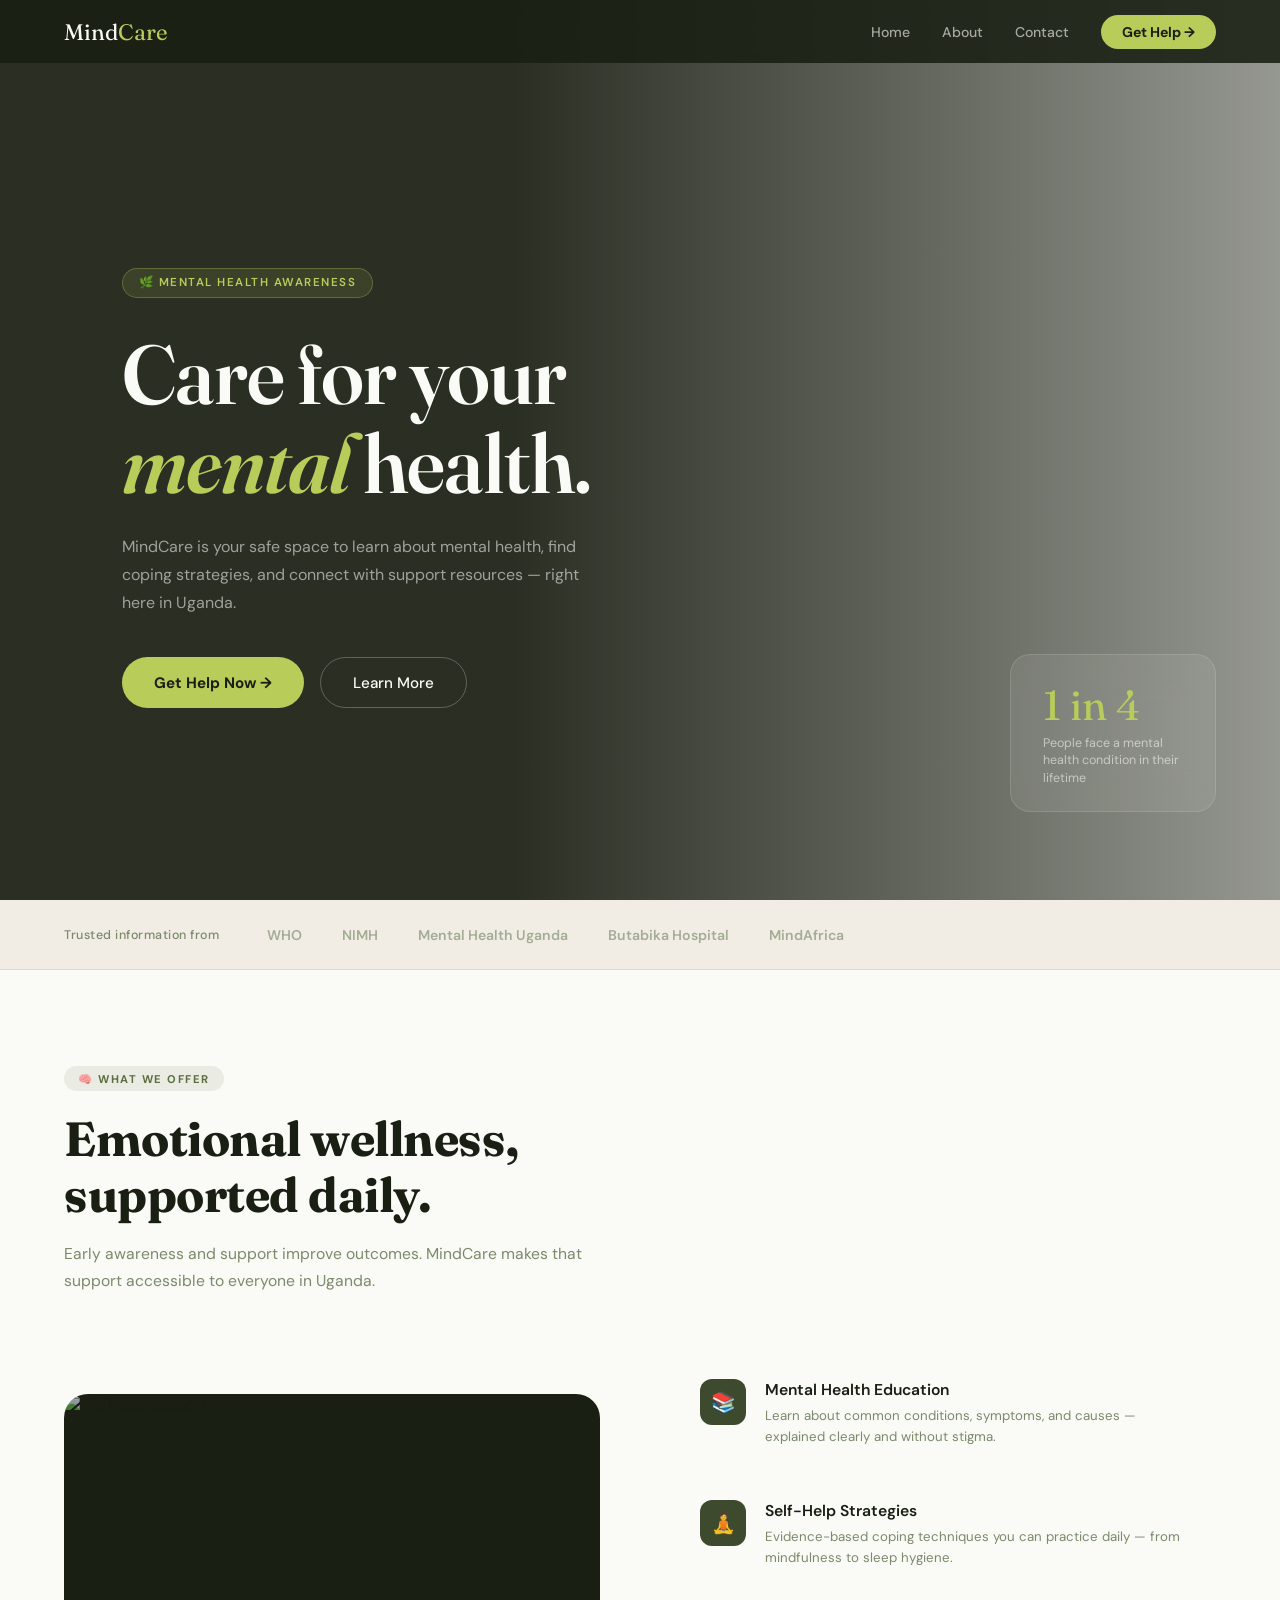
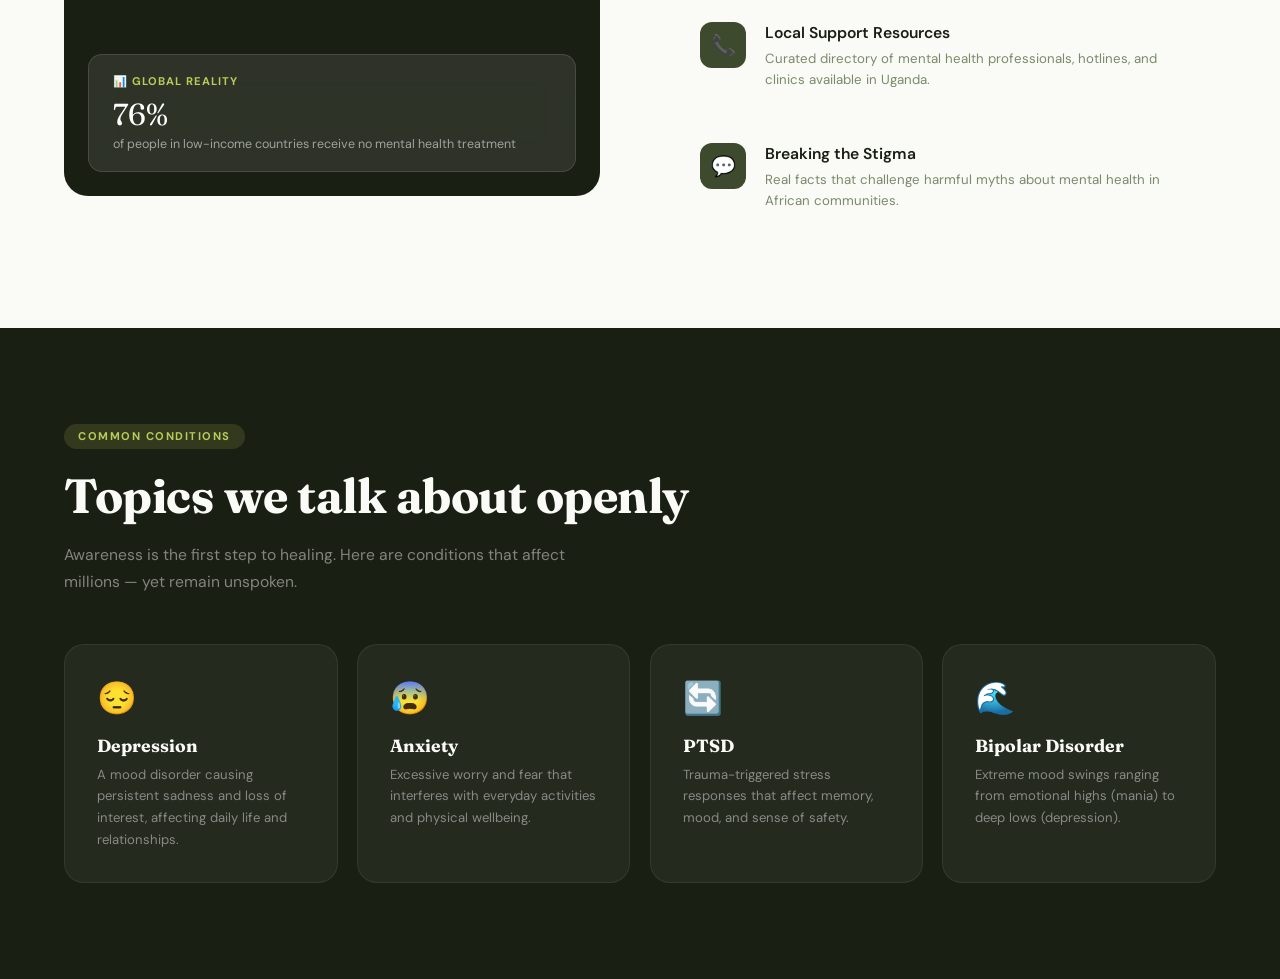
==== index.html @ d6edcdf0 "i created the conditions section" ====
<!DOCTYPE html>
<html lang="en">
<head>
    <meta charset="UTF-8">
    <meta name="viewport" content="width=device-width, initial-scale=1.0">
    <title>MindCare | Mental Health Awareness</title>
    <link rel="stylesheet" href="style.css">
    <link href="https://fonts.googleapis.com/css2?family=Fraunces:ital,wght@0,600;1,600&family=DM+Sans:wght@300;400;500;700&display=swap" rel="stylesheet"/>
</head>
<body>
    <nav>
    <a href="index.html" class="logo">Mind<span>Care</span></a>
    <ul>
      <li><a href="index.html">Home</a></li>
      <li><a href="about.html">About</a></li>
      <li><a href="contact.html">Contact</a></li>
      <li><a href="get-help.html" class="nav-cta">Get Help →</a></li>
    </ul>
  </nav>

  <section class="hero">
    <div class="hero-bg"></div>
    <div class="hero-content">
      <span class="hero-tag">🌿 Mental Health Awareness</span>
      <h1>Care for your <em>mental</em> health.</h1>
      <p>MindCare is your safe space to learn about mental health, find coping strategies, and connect with support resources — right here in Uganda.</p>
      <div class="hero-btns">
        <a href="get-help.html" class="btn-lime">Get Help Now →</a>
        <a href="about.html" class="btn-outline">Learn More</a>
      </div>
    </div>
    <div class="hero-stat">
      <div class="big">1 in 4</div>
      <div class="lbl">People face a mental health condition in their lifetime</div>
    </div>
  </section>

    <div class="trust-bar">
    <span class="tl">Trusted information from</span>
    <div class="trust-logos">
      <span>WHO</span><span>NIMH</span><span>Mental Health Uganda</span><span>Butabika Hospital</span><span>MindAfrica</span>
    </div>
  </div>

  <section>
    <span class="chip">🧠 What We Offer</span>
    <h2 class="sec-title">Emotional wellness,<br>supported daily.</h2>
    <p class="sec-sub">Early awareness and support improve outcomes. MindCare makes that support accessible to everyone in Uganda.</p>
    <div class="features-layout">
      <div class="feat-visual">
        <img src="https://images.unsplash.com/photo-1544027993-37dbfe43562a?w=800&q=80" alt="Wellness support"/>
        <div class="ov-card">
          <div class="ov-chip">📊 Global Reality</div>
          <div class="ov-val">76%</div>
          <div class="ov-lbl">of people in low-income countries receive no mental health treatment</div>
        </div>
      </div>
      <div class="feat-list">
        <div class="feat-item"><div class="fi-icon">📚</div><div class="fi-text"><h4>Mental Health Education</h4><p>Learn about common conditions, symptoms, and causes — explained clearly and without stigma.</p></div></div>
        <div class="feat-item"><div class="fi-icon">🧘</div><div class="fi-text"><h4>Self-Help Strategies</h4><p>Evidence-based coping techniques you can practice daily — from mindfulness to sleep hygiene.</p></div></div>
        <div class="feat-item"><div class="fi-icon">📞</div><div class="fi-text"><h4>Local Support Resources</h4><p>Curated directory of mental health professionals, hotlines, and clinics available in Uganda.</p></div></div>
        <div class="feat-item"><div class="fi-icon">💬</div><div class="fi-text"><h4>Breaking the Stigma</h4><p>Real facts that challenge harmful myths about mental health in African communities.</p></div></div>
      </div>
    </div>
  </section>

<section class="conditions">
    <span class="chip chip-light">Common Conditions</span>
    <h2 class="sec-title">Topics we talk about openly</h2>
    <p class="sec-sub">Awareness is the first step to healing. Here are conditions that affect millions — yet remain unspoken.</p>
    <div class="cond-grid">
      <div class="cond-card"><div class="cond-icon">😔</div><h3>Depression</h3><p>A mood disorder causing persistent sadness and loss of interest, affecting daily life and relationships.</p></div>
      <div class="cond-card"><div class="cond-icon">😰</div><h3>Anxiety</h3><p>Excessive worry and fear that interferes with everyday activities and physical wellbeing.</p></div>
      <div class="cond-card"><div class="cond-icon">🔄</div><h3>PTSD</h3><p>Trauma-triggered stress responses that affect memory, mood, and sense of safety.</p></div>
      <div class="cond-card"><div class="cond-icon">🌊</div><h3>Bipolar Disorder</h3><p>Extreme mood swings ranging from emotional highs (mania) to deep lows (depression).</p></div>
    </div>
  </section>
  
</body>
</html>
---- style.css ----
*, *::before, *::after { 
    box-sizing: border-box; 
    margin: 0; 
    padding: 0; 
}

:root {
    --olive: #3d4a2e; 
    --olive-mid: #5a6e3f; 
    --lime: #b8cc5a;
    --cream: #f2ede4; 
    --warm: #e0d9cc; 
    --dark: #1a1f13;
    --muted: #7a8a6a; 
    --white: #fafaf7;
}

html { 
    scroll-behavior: smooth; 
}

body { 
    font-family: 'DM Sans', sans-serif; 
    background: var(--white); 
    color: var(--dark); 
    overflow-x: hidden; 
}


 nav {
      position: fixed; 
      top: 0; 
      width: 100%; 
      z-index: 200;
      display: flex; 
      justify-content: space-between;
      align-items: center;
      padding: 1.1rem 5%; 
      background: rgba(26,31,19,0.88);
      backdrop-filter: blur(14px);
    }

    .logo { 
        font-family: 'Fraunces', serif; 
        font-size: 1.4rem; 
        color: var(--white); 
        text-decoration: none; 
    }

    .logo span {
         color: var(--lime); 
    }

    nav ul { 
        list-style: none; 
        display: flex; 
        gap: 2rem; 
        align-items: center; 
    }

    nav ul a { 
        text-decoration: none; 
        color: rgba(255,255,255,0.6); 
        font-size: 0.88rem; 
        font-weight: 500; 
        transition: color 0.2s; 
    }

    nav ul a:hover { 
        color: var(--white); 
    }

    .nav-cta { 
        background: var(--lime) !important; 
        color: var(--dark) !important; 
        padding: 0.5rem 1.3rem; 
        border-radius: 50px; 
        font-weight: 700 !important; 
    }

    .hero { 
        position: relative; 
        min-height: 100vh; 
        display: flex; 
        align-items: flex-end; 
        overflow: hidden; 
    }

    .hero-bg {
      position: absolute; 
      inset: 0; 
      z-index: 0;
      background: linear-gradient(to right, rgba(26,31,19,0.93) 40%, rgba(26,31,19,0.45) 100%),
        url('https://images.unsplash.com/photo-1529156069898-49953e39b3ac?w=1400&q=80') center/cover no-repeat;
    }

    .hero-content { 
        position: relative; 
        z-index: 1; 
        padding: 10rem 5% 6rem; 
        max-width: 660px; 
        animation: fadeUp 1s ease both; 
    }

    .hero-tag {
      display: inline-flex; 
      align-items: center; 
      gap: 0.5rem;
      background: rgba(184,204,90,0.12); 
      border: 1px solid rgba(184,204,90,0.3);
      color: var(--lime); 
      font-size: 0.72rem; 
      font-weight: 600;
      letter-spacing: 1.5px; 
      text-transform: uppercase;
      padding: 0.4rem 1rem; 
      border-radius: 50px; 
      margin-bottom: 2rem;
    }

    .hero h1 { 
        font-family: 'Fraunces', serif; 
        font-size: clamp(3rem, 7vw, 5.2rem); 
        color: var(--white); 
        line-height: 1.08; 
        font-weight: 600; 
        margin-bottom: 1.5rem; 
        letter-spacing: -1px; 
    }
    .hero h1 em { 
        color: var(--lime); 
        font-style: italic; 
    }

    .hero p { 
        color: rgba(255,255,255,0.55); 
        font-size: 1rem; 
        line-height: 1.75; 
        max-width: 460px; 
        margin-bottom: 2.5rem;
     }

    .hero-btns { 
        display: flex; 
        gap: 1rem; 
        flex-wrap: wrap; 
    }

    .btn-lime { 
        background: var(--lime); 
        color: var(--dark); 
        padding: 0.9rem 2rem; 
        border-radius: 50px; 
        text-decoration: none; 
        font-size: 0.95rem; 
        font-weight: 700; 
        display: inline-flex;
        align-items: center; 
        gap: 0.4rem; 
        transition: background 0.2s, transform 0.2s; 
    }

    .btn-lime:hover { 
        background: #cfe070; 
        transform: translateY(-2px);
    }

    .btn-outline { 
        border: 1.5px solid rgba(255,255,255,0.25); 
        color: var(--white);
        padding: 0.9rem 2rem; 
        border-radius: 50px; 
        text-decoration: none; 
        font-size: 0.95rem; 
        font-weight: 500; 
        transition: all 0.2s; 
    }

    .btn-outline:hover { 
        border-color: var(--white); 
        background: rgba(255,255,255,0.07); 
    }

    .hero-stat { 
        position: absolute; 
        bottom: 5.5rem; 
        right: 5%; 
        z-index: 2; 
        background: rgba(255,255,255,0.08); 
        backdrop-filter: blur(18px); 
        border: 1px solid rgba(255,255,255,0.12); 
        border-radius: 20px; 
        padding: 1.5rem 2rem; 
        color: white; 
        animation: fadeUp 1s ease 0.3s both; 
    }

    .hero-stat .big { 
        font-family: 'Fraunces', serif; 
        font-size: 2.6rem; 
        color: var(--lime); 
    }
    .hero-stat .lbl { 
        font-size: 0.78rem; 
        color: rgba(255,255,255,0.55); 
        margin-top: 0.2rem; 
        max-width: 140px; 
        line-height: 1.4; 
    }

    .trust-bar { 
        background: var(--cream); 
        padding: 1.6rem 5%; 
        display: flex; 
        align-items: center; 
        gap: 3rem; 
        flex-wrap: wrap; 
        border-bottom: 1px solid var(--warm); 
    }

    .trust-bar .tl { 
        font-size: 0.78rem; 
        color: var(--muted); 
        font-weight: 500; 
        letter-spacing: 0.5px; 
        white-space: nowrap; 
    }

    .trust-logos { 
        display: flex; 
        gap: 2.5rem; 
        flex-wrap: wrap; 
    }
    
    .trust-logos span { 
        font-size: 0.88rem; 
        font-weight: 600; 
        color: var(--muted); 
        opacity: 0.65; 
    }

    section { 
        padding: 6rem 5%; 
    }

    .chip { 
        display: inline-block; 
        background: rgba(90,110,63,0.1); 
        color: var(--olive-mid); 
        font-size: 0.7rem; 
        font-weight: 700; 
        letter-spacing: 1.5px; 
        text-transform: uppercase; 
        padding: 0.35rem 0.9rem; 
        border-radius: 50px; 
        margin-bottom: 1.2rem; 
    }

    .chip-light { 
        background: rgba(184,204,90,0.15); 
        color: var(--lime); 
    }

    .sec-title { 
        font-family: 'Fraunces', serif; 
        font-size: clamp(2rem, 4vw, 3rem); 
        line-height: 1.18; 
        letter-spacing: -0.5px; 
        margin-bottom: 1rem; 
    }

    .sec-sub { 
        color: var(--muted); 
        font-size: 0.98rem; 
        line-height: 1.75; 
        max-width: 520px; 
    }

    .features-layout { 
        display: grid; 
        grid-template-columns: 1fr 1fr; 
        gap: 5rem; 
        align-items: center; 
        margin-top: 4rem; 
    }

    .feat-visual { 
        background: var(--dark); 
        border-radius: 24px; 
        overflow: hidden; 
        position: relative; 
        aspect-ratio: 4/3; 
    }

    .feat-visual img { 
        width: 100%; 
        height: 100%; 
        object-fit: cover; 
        opacity: 0.65; 
    }

    .feat-visual .ov-card { 
        position: absolute; 
        bottom: 1.5rem; 
        left: 1.5rem; 
        right: 1.5rem; 
        background: rgba(255,255,255,0.09);
        backdrop-filter: blur(16px); 
        border: 1px solid rgba(255,255,255,0.12); 
        border-radius: 14px; 
        padding: 1.2rem 1.5rem; 
        color: white; 
    }

    .ov-chip { 
        font-size: 0.7rem; 
        color: var(--lime); 
        font-weight: 700; 
        letter-spacing: 1px; 
        text-transform: uppercase; 
        margin-bottom: 0.4rem; 
    }

    .ov-val { 
        font-family: 'Fraunces', serif; 
        font-size: 1.9rem; 
    }

    .ov-lbl { 
        font-size: 0.78rem; 
        color: rgba(255,255,255,0.55); 
        margin-top: 0.2rem; 
    }

    .feat-list { 
        display: flex; 
        flex-direction: column; 
        gap: 0.8rem; 
    }

    .feat-item { 
        display: flex; 
        gap: 1.2rem; 
        align-items: flex-start; 
        padding: 1.2rem; 
        border-radius: 16px; 
        border: 1px solid transparent; 
        transition: border-color 0.2s, background 0.2s; 
        cursor: default; 
    }

    .feat-item:hover { 
        border-color: var(--warm); 
        background: var(--cream); 
    }

    .fi-icon { 
        width: 46px; 
        height: 46px; 
        border-radius: 12px; 
        background: var(--olive); 
        display: flex; 
        align-items: center; 
        justify-content: center; 
        font-size: 1.25rem; 
        flex-shrink: 0; 
    }

    .fi-text h4 { 
        font-size: 0.98rem; 
        font-weight: 600; 
        margin-bottom: 0.3rem; 
    }

    .fi-text p { 
        font-size: 0.83rem; 
        color: var(--muted); 
        line-height: 1.6; 
    }

    .conditions { 
        background: var(--dark); 
    }

    .conditions .sec-title { 
        color: var(--white); 
    }
    
    .conditions .sec-sub { 
        color: rgba(255,255,255,0.45); 
    }

    .cond-grid { 
        display: grid; 
        grid-template-columns: repeat(auto-fit, minmax(220px, 1fr)); 
        gap: 1.2rem; 
        margin-top: 3rem; 
    }

    .cond-card { 
        background: rgba(255,255,255,0.05); 
        border: 1px solid rgba(255,255,255,0.07); 
        border-radius: 20px; 
        padding: 2rem; 
        transition: background 0.25s, transform 0.25s; 
        cursor: default; 
    }

    .cond-card:hover { 
        background: rgba(184,204,90,0.08); 
        transform: translateY(-4px); 
    }

    .cond-icon { 
        font-size: 2rem; 
        margin-bottom: 1rem;
  }
  
  .cond-card h3 { 
    font-family: 'Fraunces', serif; 
    font-size: 1.1rem; 
    color: var(--white); 
    margin-bottom: 0.5rem; 
}
    .cond-card p { 
        font-size: 0.82rem; 
        color: rgba(255,255,255,0.45); 
        line-height: 1.65; 
    }
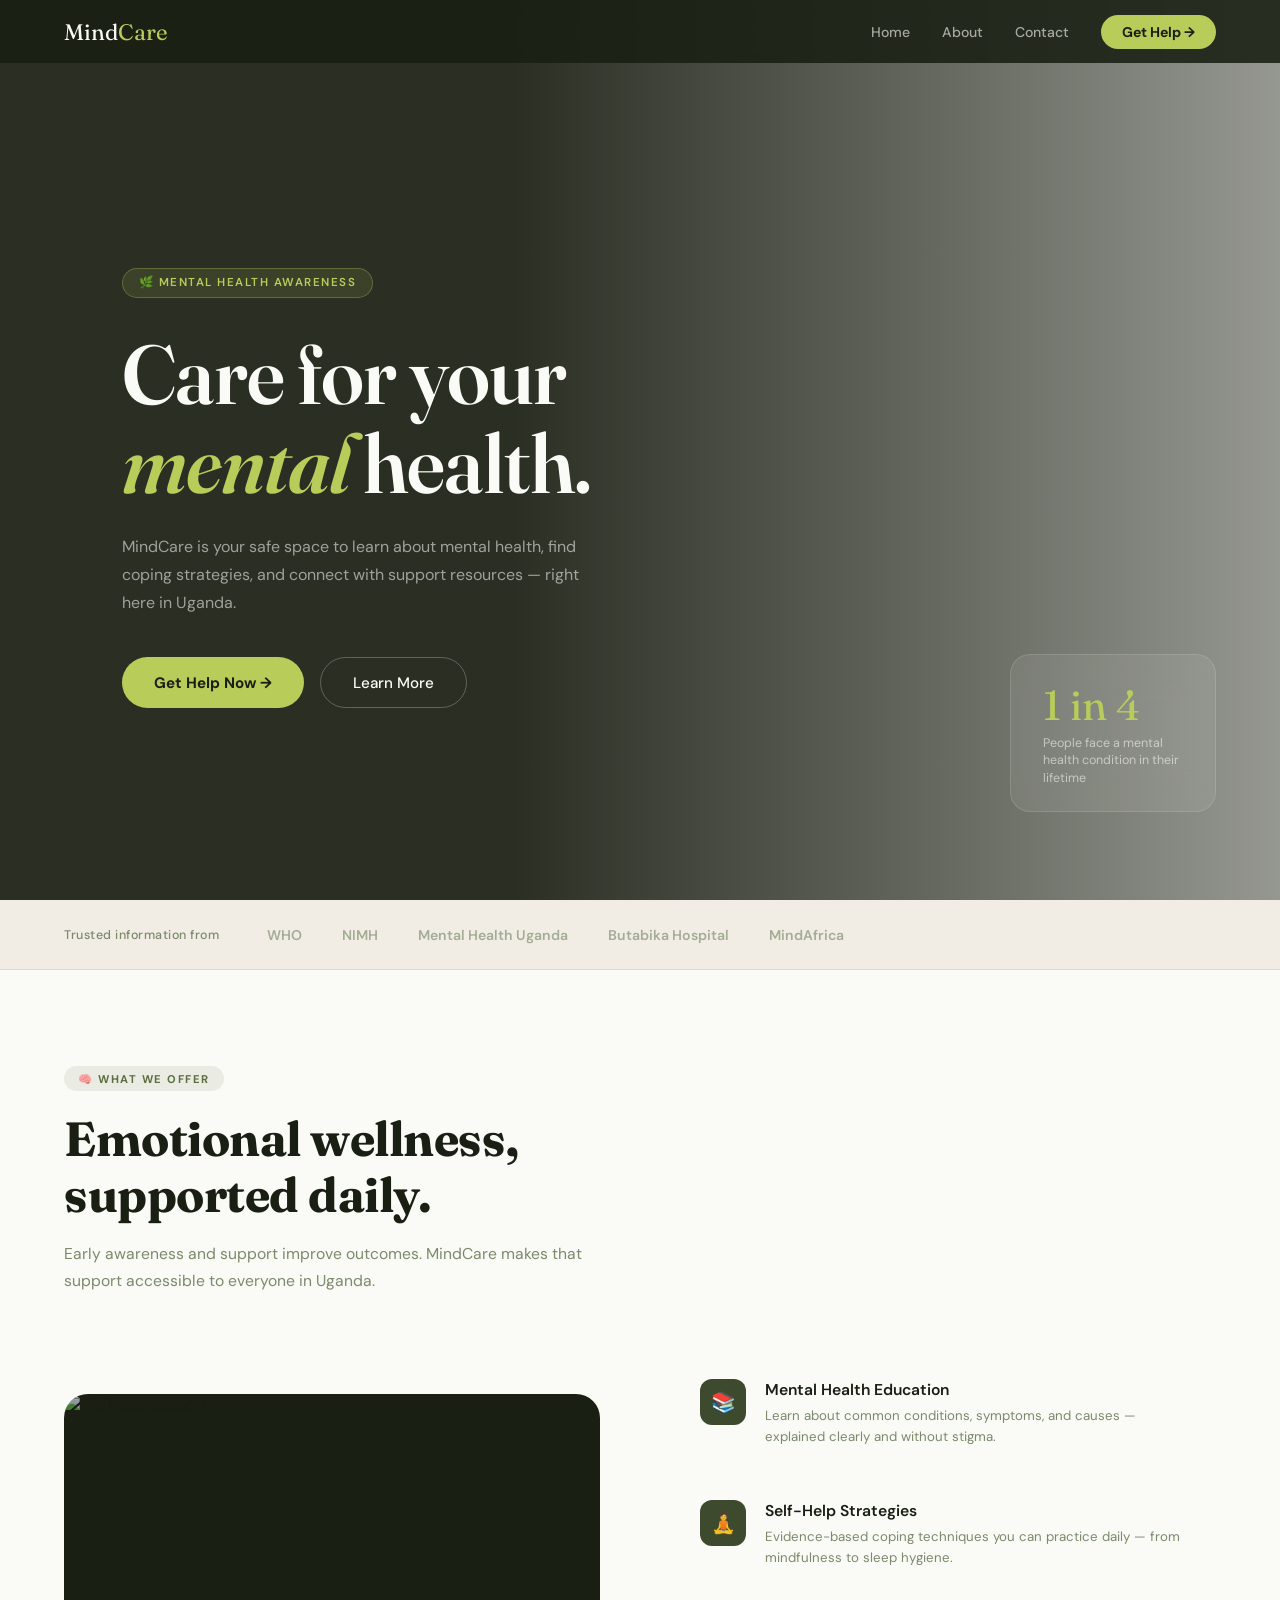
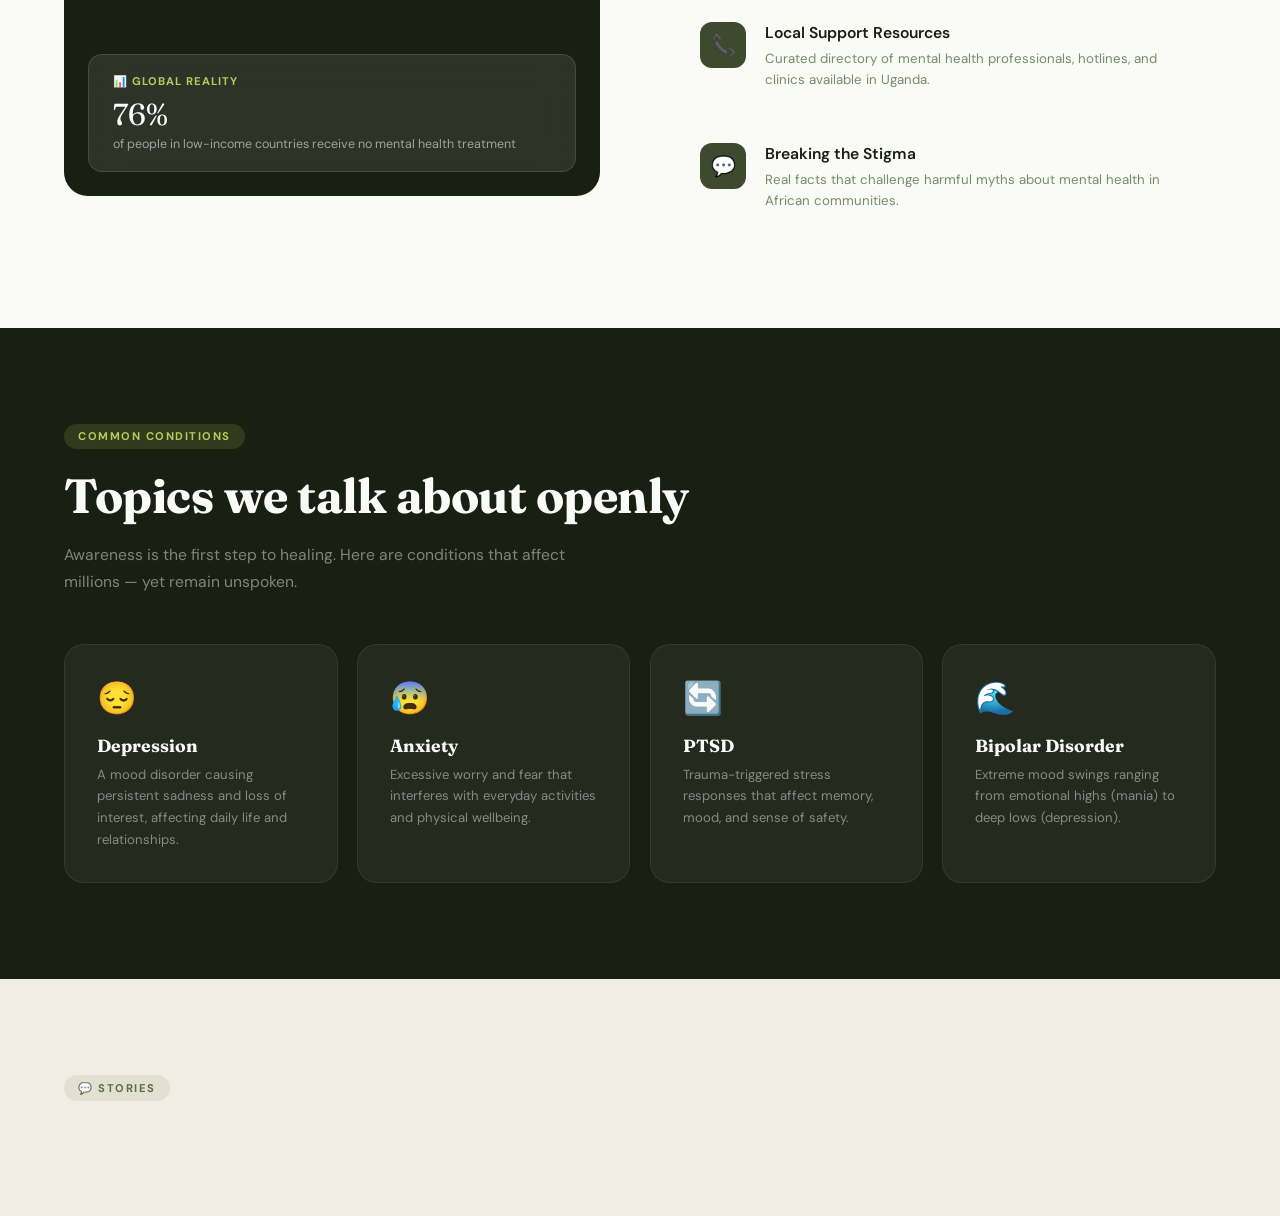
==== commit 1381f6f7: "i created the testimonials section on the home page and i add span class" ====
--- a/index.html
+++ b/index.html
@@ -75,6 +75,9 @@
       <div class="cond-card"><div class="cond-icon">🌊</div><h3>Bipolar Disorder</h3><p>Extreme mood swings ranging from emotional highs (mania) to deep lows (depression).</p></div>
     </div>
   </section>
-  
+
+<section class="testimonials">
+    <span class="chip">💬 Stories</span>
+    </section>  
 </body>
 </html>
--- a/style.css
+++ b/style.css
@@ -208,6 +208,7 @@
         line-height: 1.4; 
     }
 
+    /* Trust Bar */
     .trust-bar { 
         background: var(--cream); 
         padding: 1.6rem 5%; 
@@ -238,7 +239,8 @@
         color: var(--muted); 
         opacity: 0.65; 
     }
-
+ 
+    /* Features Section */
     section { 
         padding: 6rem 5%; 
     }
@@ -377,6 +379,8 @@
         color: var(--muted); 
         line-height: 1.6; 
     }
+
+    /* Conditions Section */
 
     .conditions { 
         background: var(--dark); 
@@ -427,3 +431,68 @@
         color: rgba(255,255,255,0.45); 
         line-height: 1.65; 
     }
+ 
+     /* Testimonials Section */
+    .testimonials { 
+        background: var(--cream); 
+    }
+
+    .testi-grid { 
+        display: grid; 
+        grid-template-columns: repeat(auto-fit, minmax(280px, 1fr)); 
+        gap: 1.5rem; 
+        margin-top: 3rem; 
+    }
+
+    .testi-card { 
+        background: var(--white); 
+        border-radius: 20px; 
+        padding: 2rem; 
+        border: 1px solid var(--warm); 
+        transition: transform 0.2s, box-shadow 0.2s; 
+    }
+
+    .testi-card:hover { 
+        transform: translateY(-4px); 
+        box-shadow: 0 20px 40px rgba(0,0,0,0.07); 
+    }
+
+    .stars { 
+        color: var(--lime); 
+        margin-bottom: 1rem; 
+        letter-spacing: 2px; 
+    }
+
+    .testi-q { 
+        font-family: 'Fraunces', serif; 
+        font-style: italic; 
+        font-size: 1rem; 
+        line-height: 1.65; 
+        margin-bottom: 1.5rem; 
+    }
+    .testi-author { 
+        display: flex; 
+        align-items: center; 
+        gap: 0.8rem;
+     }
+
+    .testi-av { 
+        width: 40px; 
+        height: 40px; 
+        border-radius: 50%; 
+        background: var(--olive); 
+        display: flex; 
+        align-items: center; 
+        justify-content: center; 
+        font-size: 1.1rem; 
+    }
+
+    .testi-name { 
+        font-size: 0.88rem; 
+        font-weight: 600; 
+    }
+
+    .testi-role { 
+        font-size: 0.77rem; 
+        color: var(--muted); 
+    }
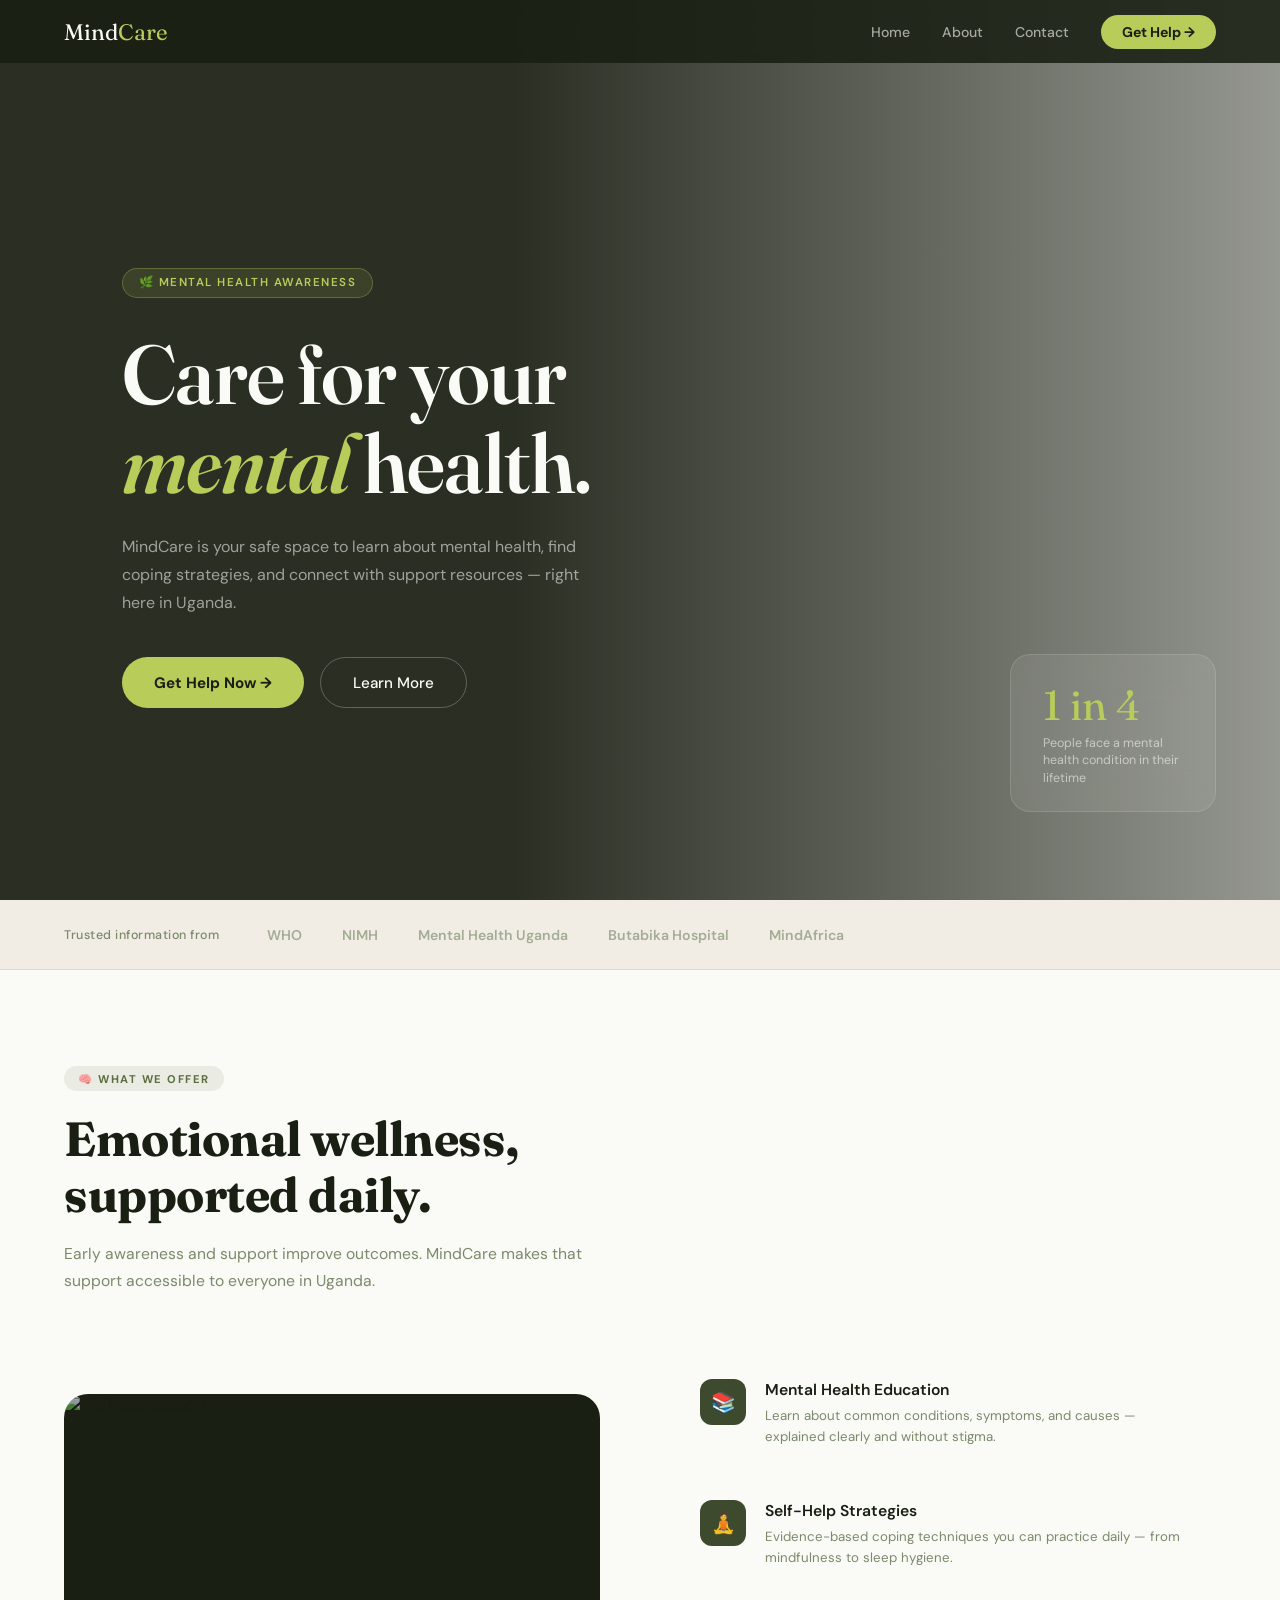
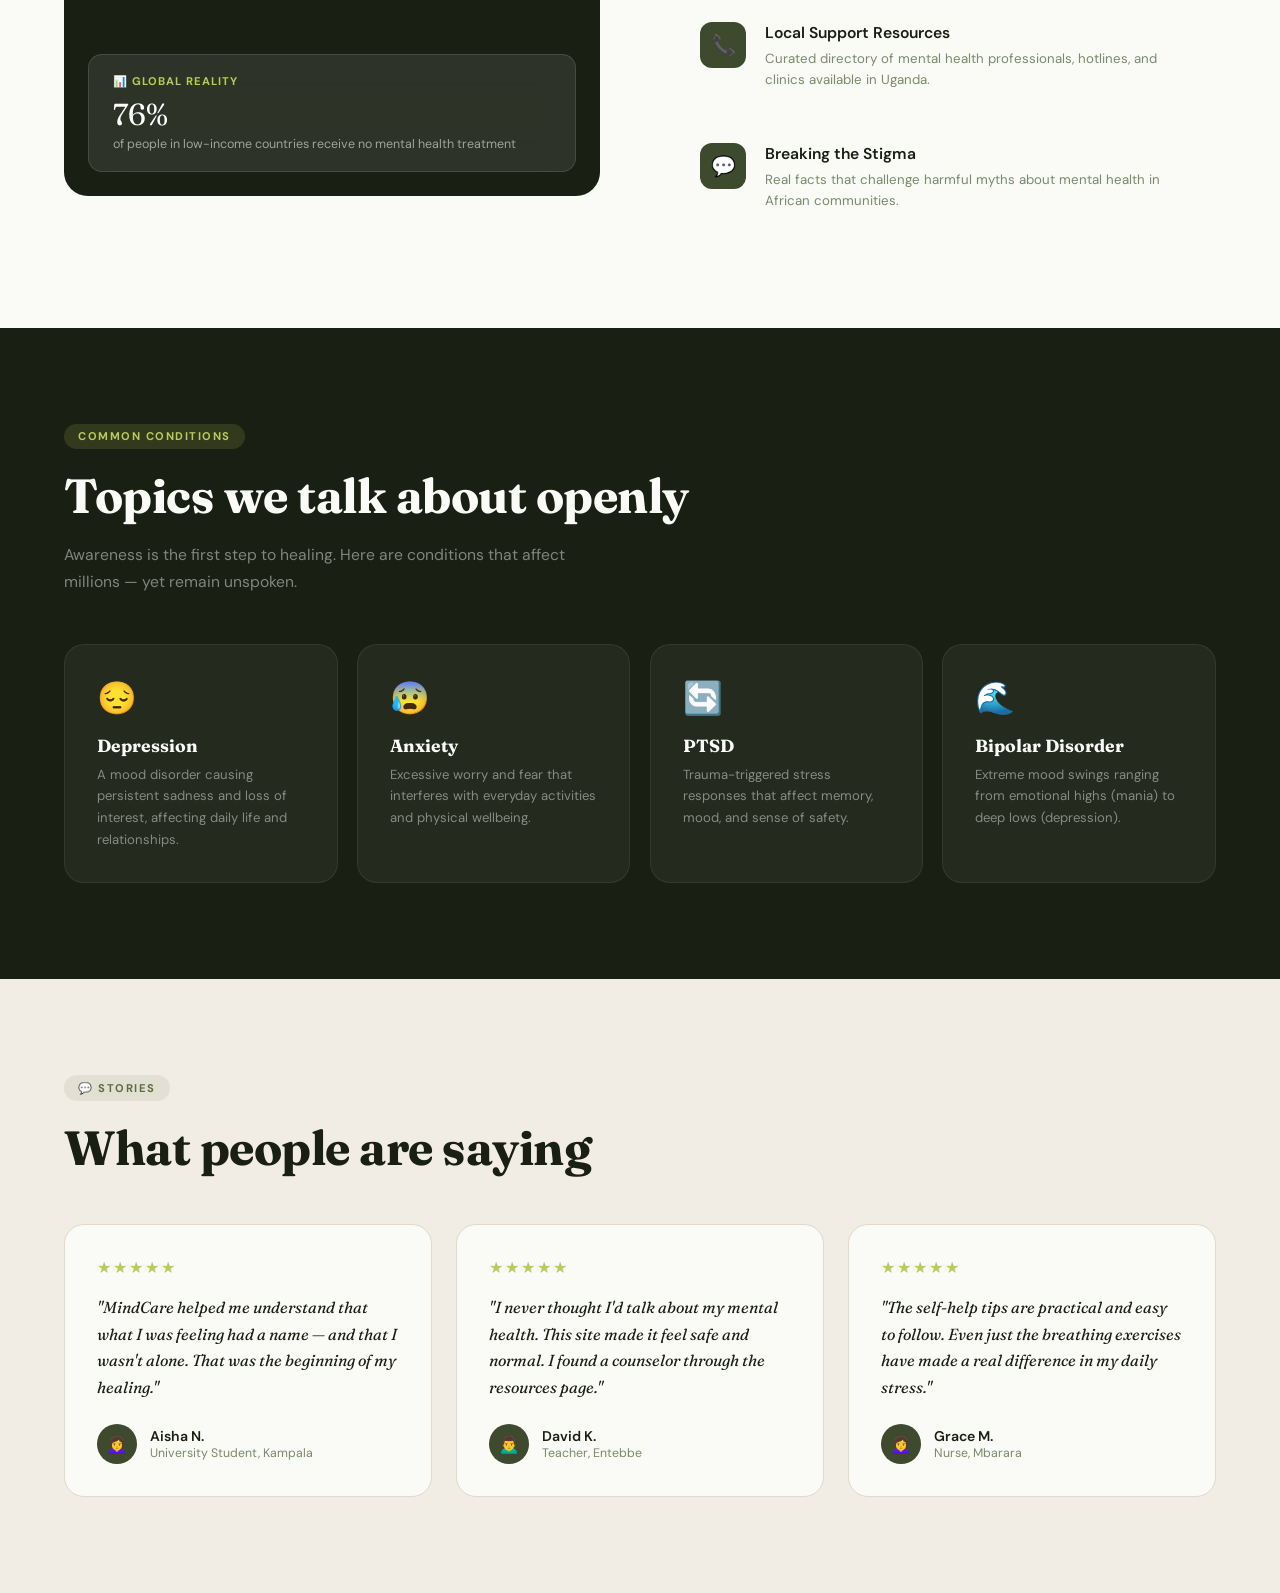
==== commit 522cf0ef: "i added testimonials cards on the home page" ====
--- a/index.html
+++ b/index.html
@@ -78,6 +78,12 @@
 
 <section class="testimonials">
     <span class="chip">💬 Stories</span>
+    <h2 class="sec-title">What people are saying</h2>
+    <div class="testi-grid">
+      <div class="testi-card"><div class="stars">★★★★★</div><p class="testi-q">"MindCare helped me understand that what I was feeling had a name — and that I wasn't alone. That was the beginning of my healing."</p><div class="testi-author"><div class="testi-av">🙍‍♀️</div><div><div class="testi-name">Aisha N.</div><div class="testi-role">University Student, Kampala</div></div></div></div>
+      <div class="testi-card"><div class="stars">★★★★★</div><p class="testi-q">"I never thought I'd talk about my mental health. This site made it feel safe and normal. I found a counselor through the resources page."</p><div class="testi-author"><div class="testi-av">🙍‍♂️</div><div><div class="testi-name">David K.</div><div class="testi-role">Teacher, Entebbe</div></div></div></div>
+      <div class="testi-card"><div class="stars">★★★★★</div><p class="testi-q">"The self-help tips are practical and easy to follow. Even just the breathing exercises have made a real difference in my daily stress."</p><div class="testi-author"><div class="testi-av">🙍‍♀️</div><div><div class="testi-name">Grace M.</div><div class="testi-role">Nurse, Mbarara</div></div></div></div>
+    </div>
     </section>  
 </body>
 </html>
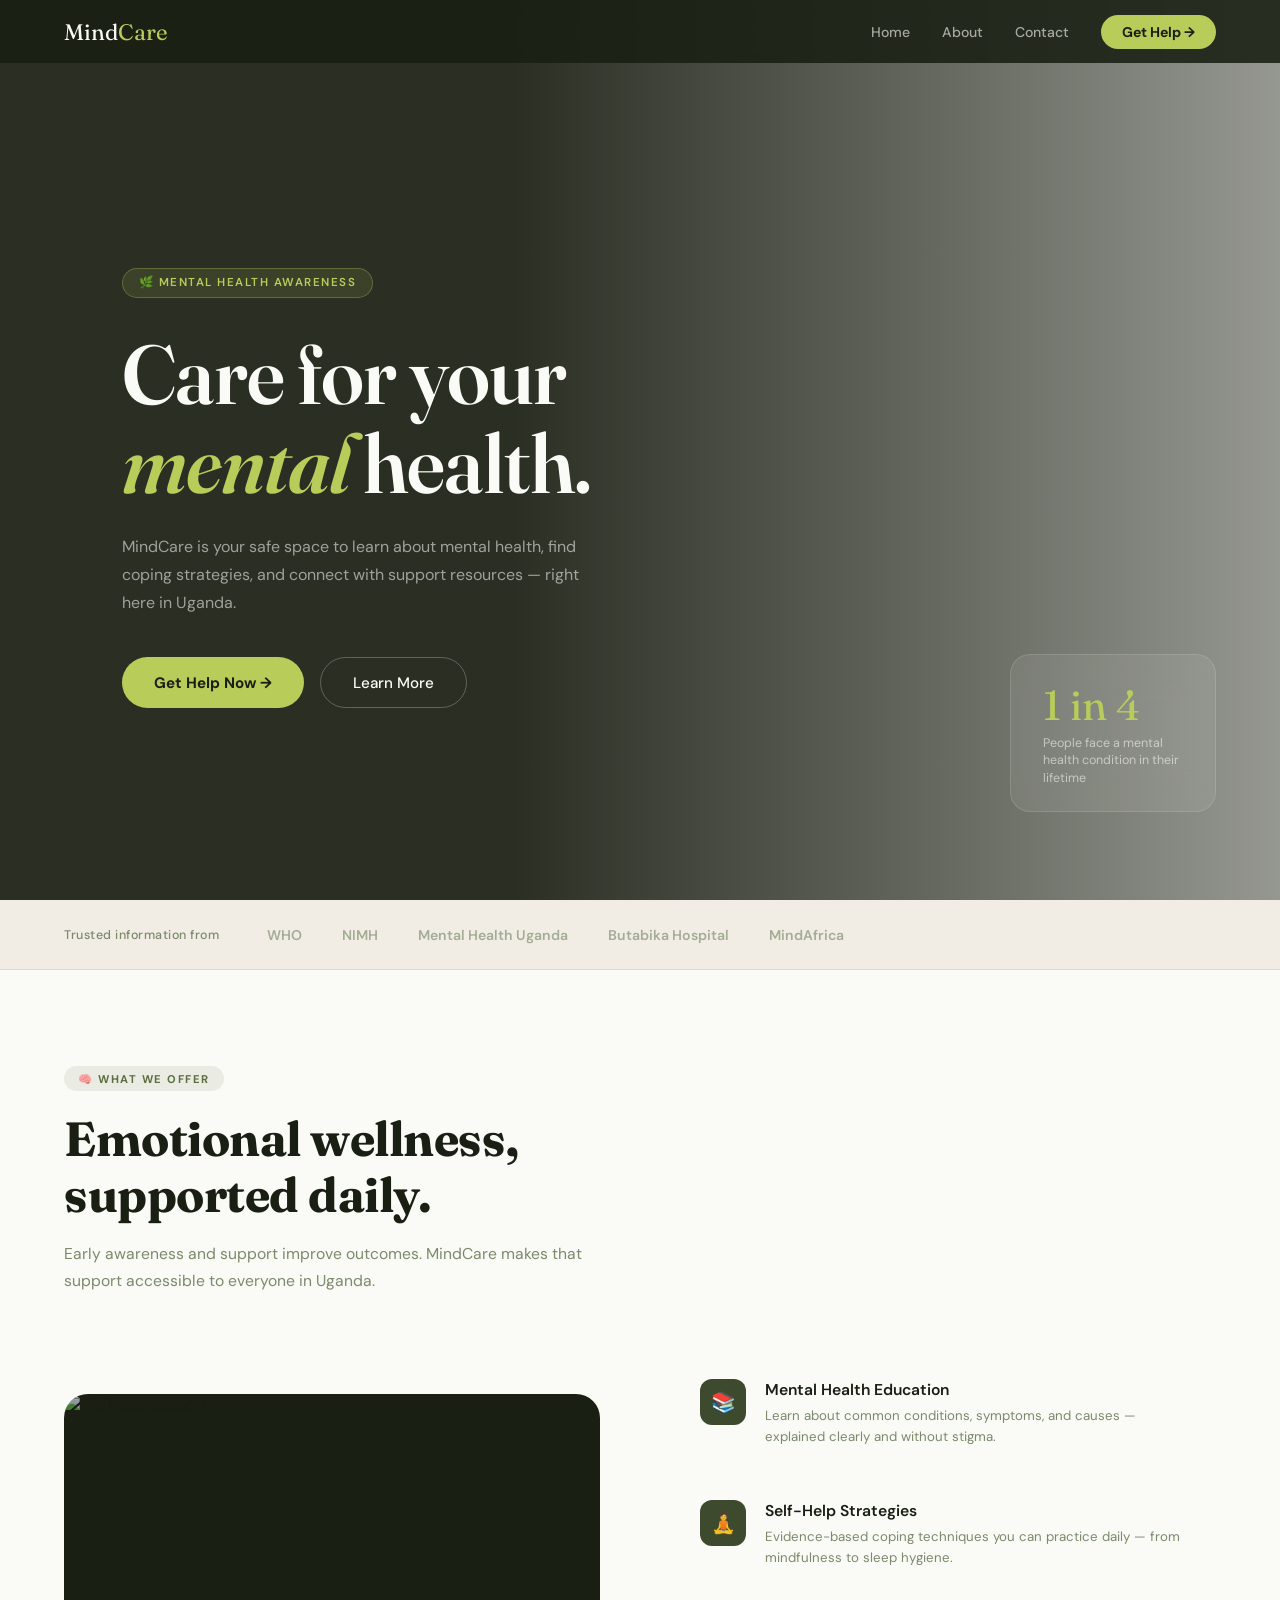
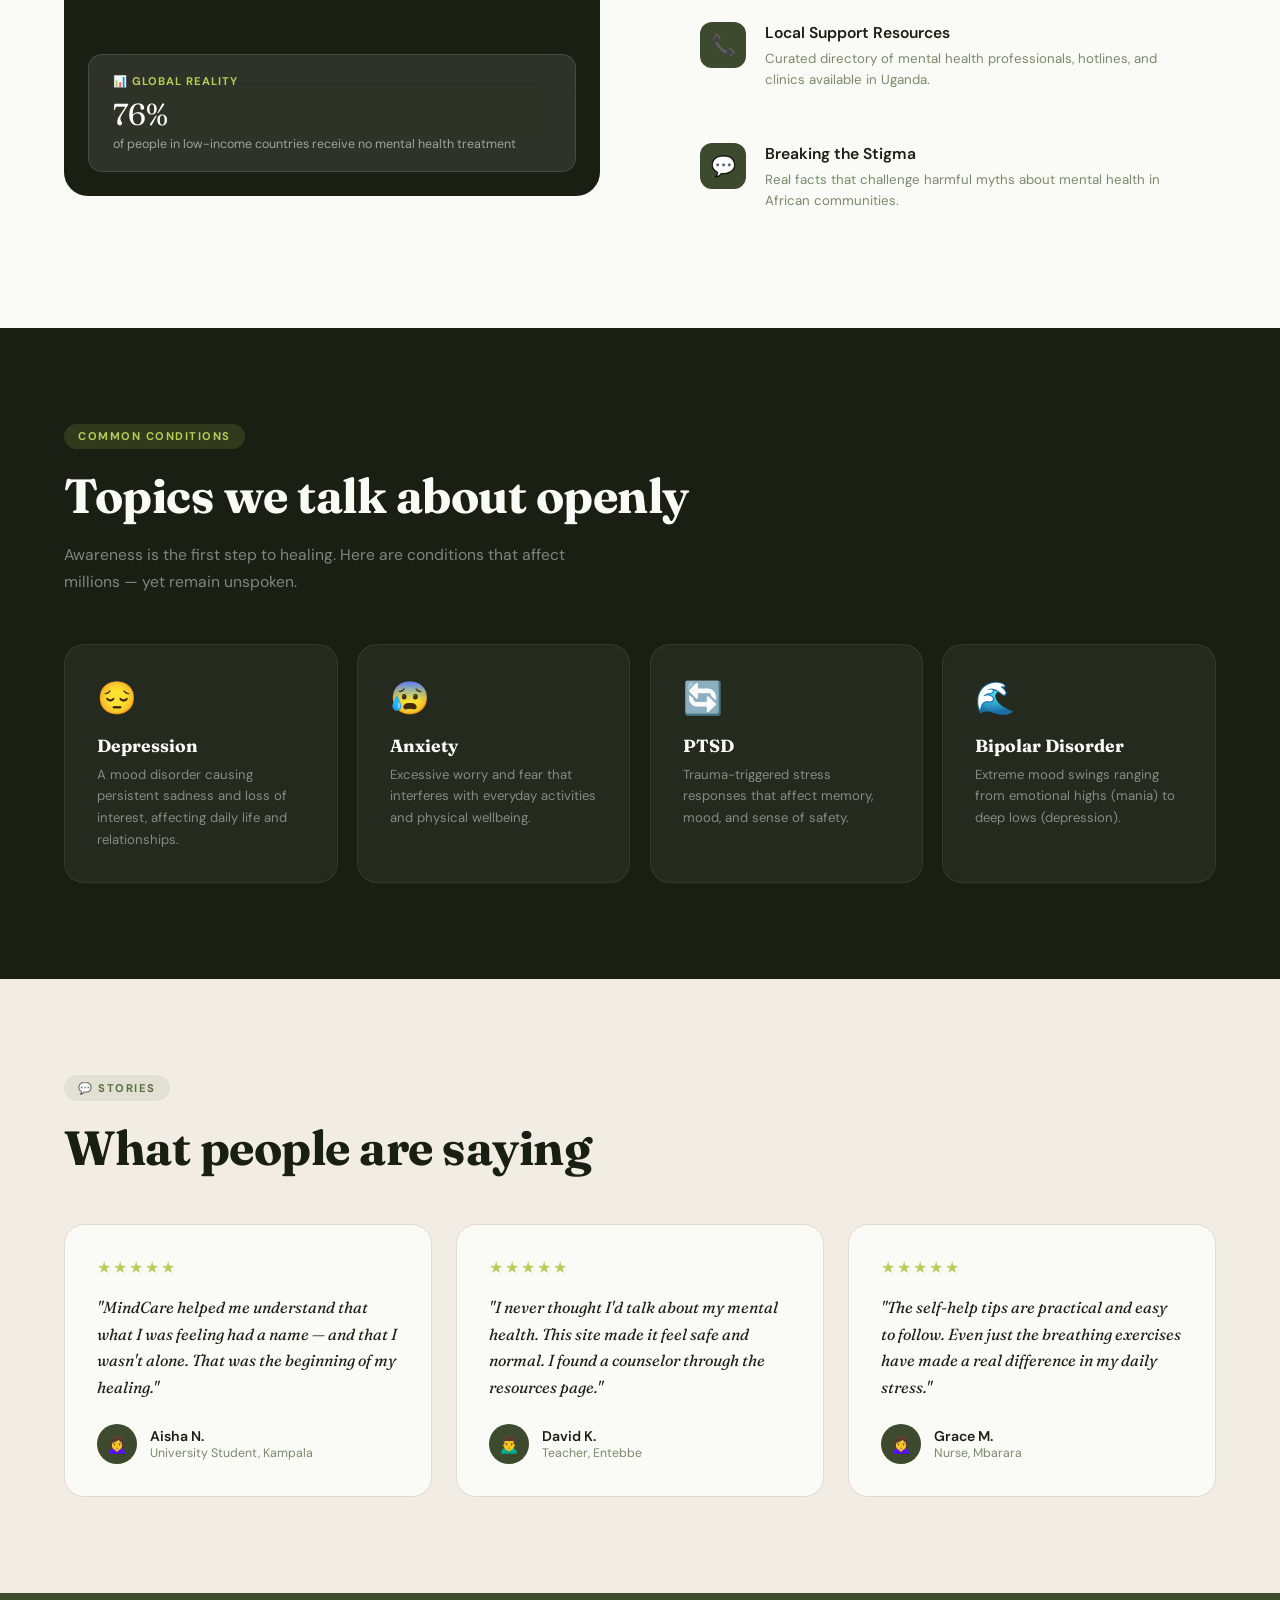
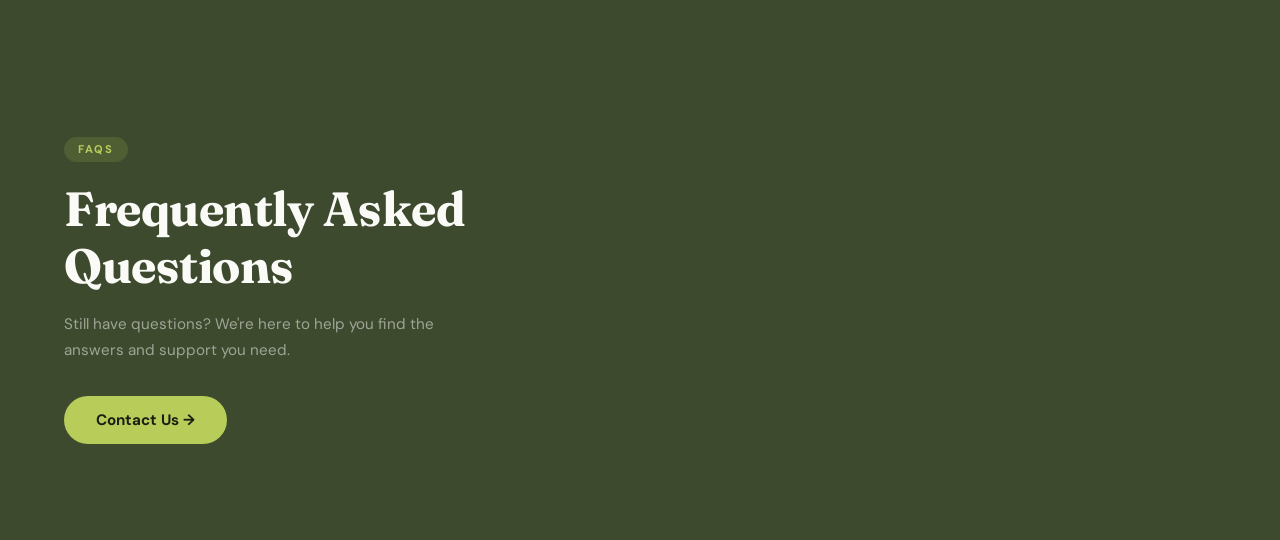
==== commit d31d8509: "i created the faq section" ====
--- a/index.html
+++ b/index.html
@@ -84,6 +84,17 @@
       <div class="testi-card"><div class="stars">★★★★★</div><p class="testi-q">"I never thought I'd talk about my mental health. This site made it feel safe and normal. I found a counselor through the resources page."</p><div class="testi-author"><div class="testi-av">🙍‍♂️</div><div><div class="testi-name">David K.</div><div class="testi-role">Teacher, Entebbe</div></div></div></div>
       <div class="testi-card"><div class="stars">★★★★★</div><p class="testi-q">"The self-help tips are practical and easy to follow. Even just the breathing exercises have made a real difference in my daily stress."</p><div class="testi-author"><div class="testi-av">🙍‍♀️</div><div><div class="testi-name">Grace M.</div><div class="testi-role">Nurse, Mbarara</div></div></div></div>
     </div>
-    </section>  
+    </section>
+    
+    <section class="faq">
+    <div class="faq-layout">
+      <div class="faq-left">
+        <span class="chip chip-light">FAQs</span>
+        <h2 class="sec-title">Frequently Asked Questions</h2>
+        <p>Still have questions? We're here to help you find the answers and support you need.</p>
+        <a href="contact.html" class="btn-lime" style="display:inline-flex;">Contact Us →</a>
+      </div>
+      </div>
+    </section>
 </body>
 </html>
--- a/style.css
+++ b/style.css
@@ -495,4 +495,87 @@
     .testi-role { 
         font-size: 0.77rem; 
         color: var(--muted); 
+    }
+
+
+    .faq { 
+        background: var(--olive); 
+    }
+
+    .faq .sec-title { 
+        color: var(--white); 
+    }
+
+    .faq-layout { 
+        display: grid; 
+        grid-template-columns: 1fr 1.6fr; 
+        gap: 5rem; 
+        align-items: start; 
+        margin-top: 3rem;
+    }
+
+    .faq-left p { 
+        color: rgba(255,255,255,0.5); 
+        line-height: 1.75; 
+        margin-bottom: 2rem; 
+        font-size: 0.95rem; 
+    }
+
+    .faq-list {
+         display: flex; 
+         flex-direction: column; 
+         gap: 0.8rem; 
+    }
+
+    .faq-item {
+         background: rgba(255,255,255,0.06); 
+         border: 1px solid rgba(255,255,255,0.09); 
+         border-radius: 14px; 
+         overflow: hidden; 
+    }
+
+    .faq-q { 
+        width: 100%; 
+        display: flex; 
+        justify-content: space-between; 
+        align-items: center; 
+        padding: 1.15rem 1.5rem; 
+        cursor: pointer; 
+        background: none; 
+        border: none; 
+        color: var(--white); 
+        font-family: 'DM Sans', sans-serif; 
+        font-size: 0.93rem; 
+        font-weight: 500; 
+        text-align: left; 
+        transition: background 0.2s; 
+    }
+
+    .faq-q:hover { 
+        background: rgba(255,255,255,0.04); 
+    }
+    .faq-q .arrow { 
+        color: var(--lime); 
+        font-size: 1.2rem; 
+        transition: transform 0.3s; 
+        flex-shrink: 0; 
+    }
+
+    .faq-item.open .arrow {
+       transform: rotate(45deg);
+   }
+
+    .faq-a { 
+        max-height: 0; 
+        overflow: hidden; 
+        transition: max-height 0.4s ease, padding 0.3s; 
+        padding: 0 1.5rem; 
+        color: rgba(255,255,255,0.5); 
+        font-size: 0.87rem; 
+        line-height: 1.7; 
+    }
+
+    .faq-item.open .faq-a { 
+        max-height: 200px; 
+        padding: 0 1.5rem 1.2rem; 
     }
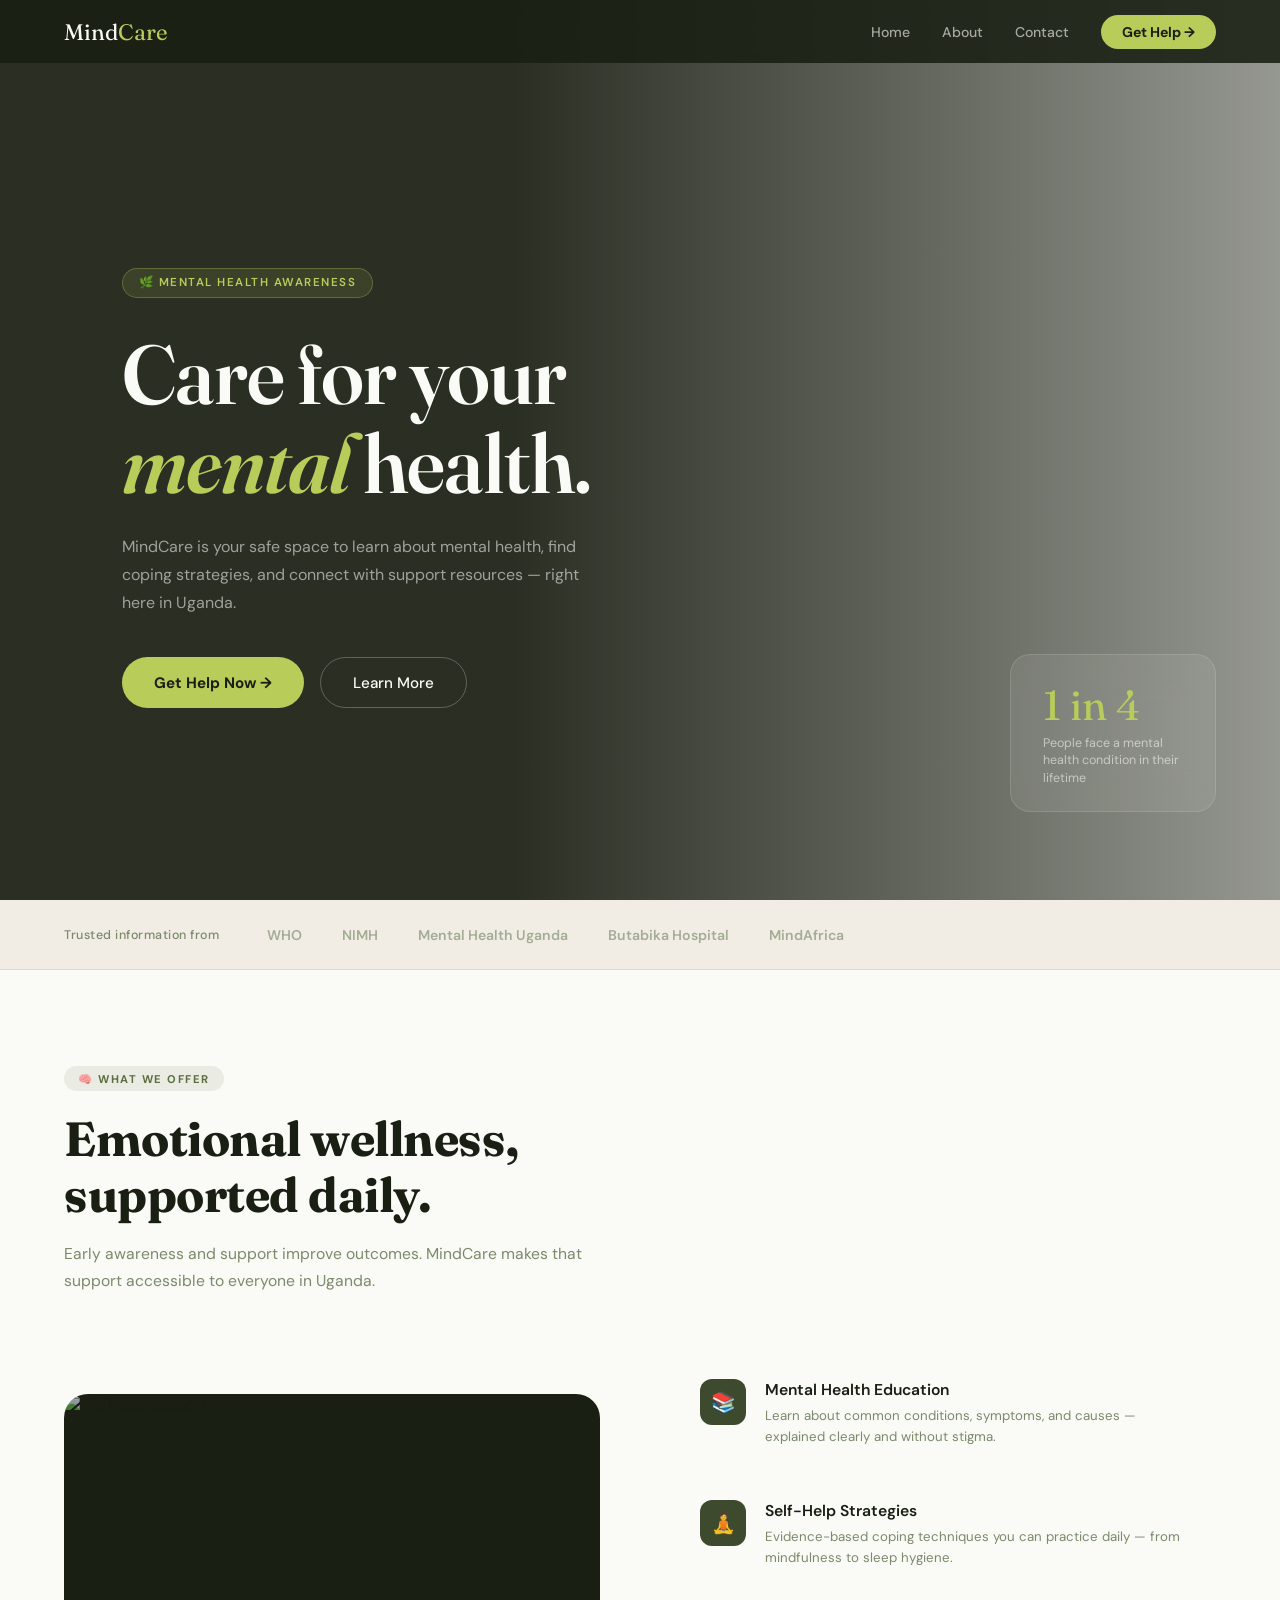
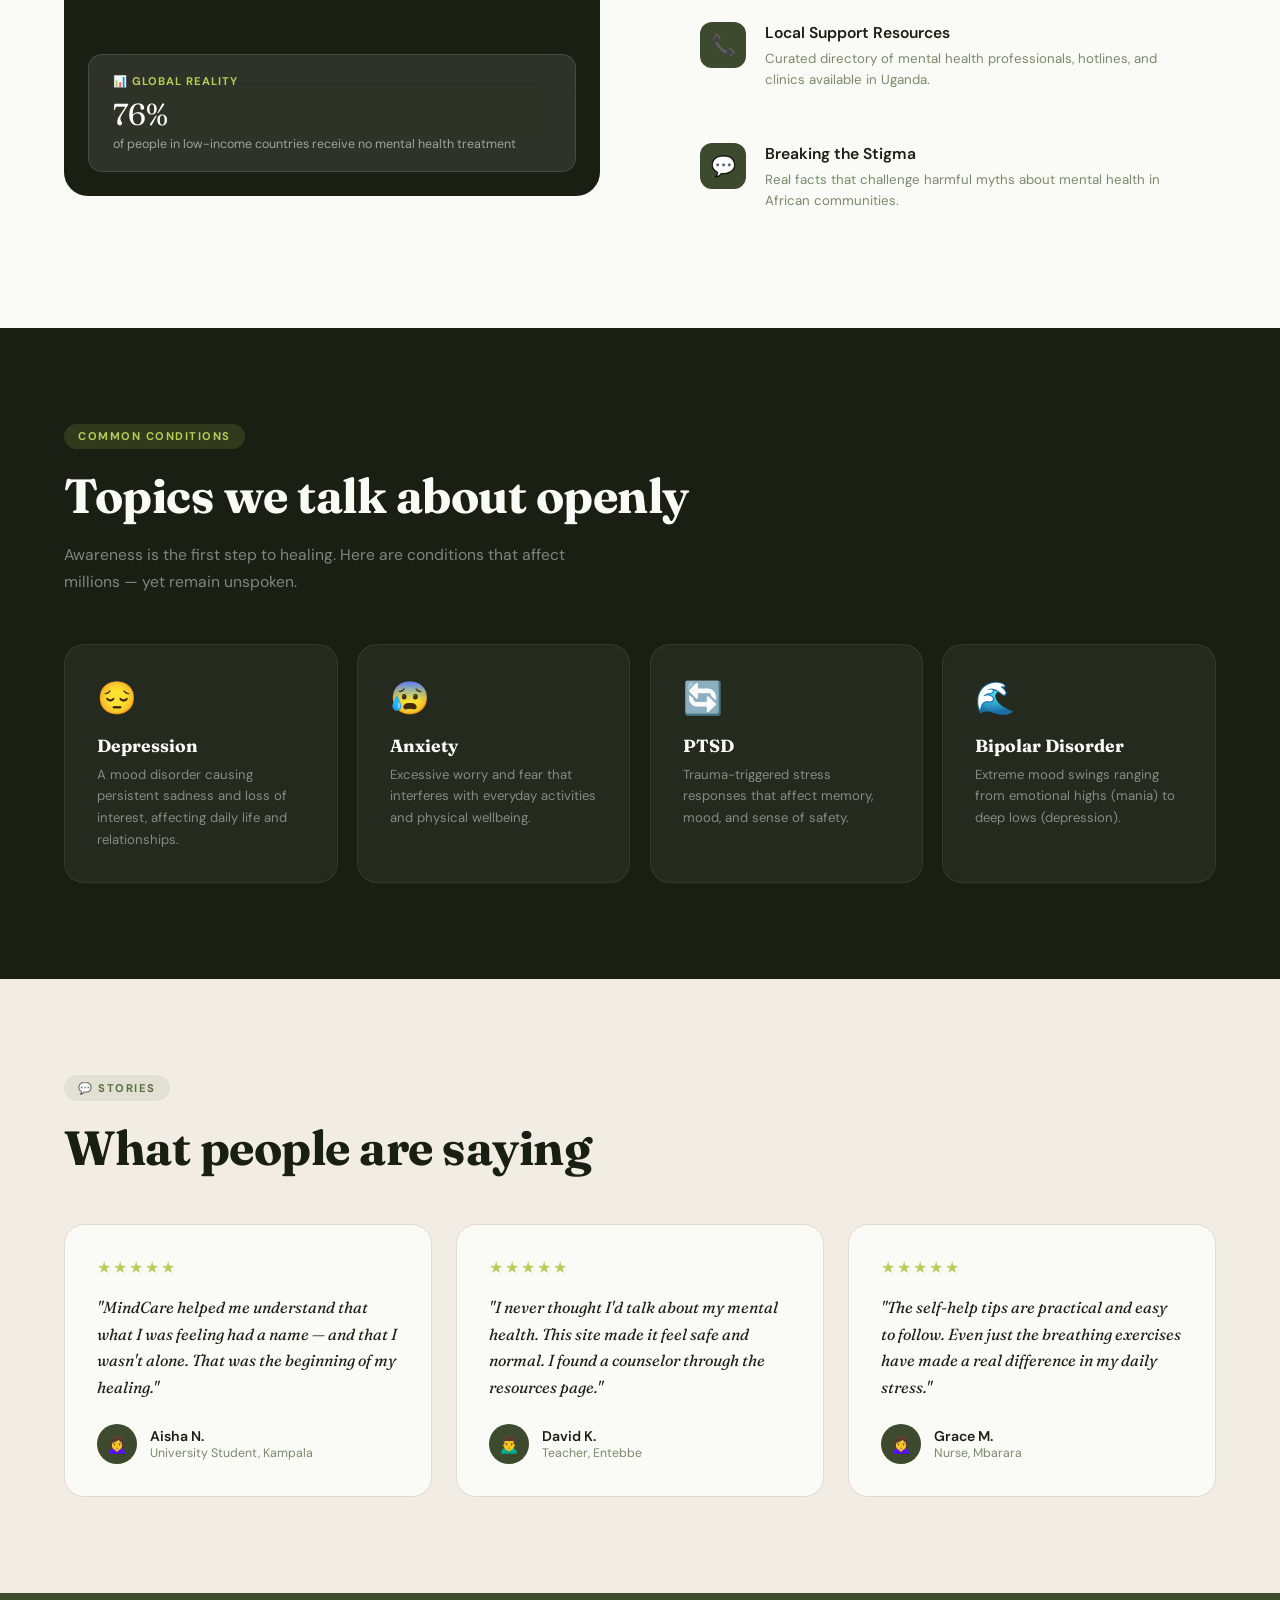
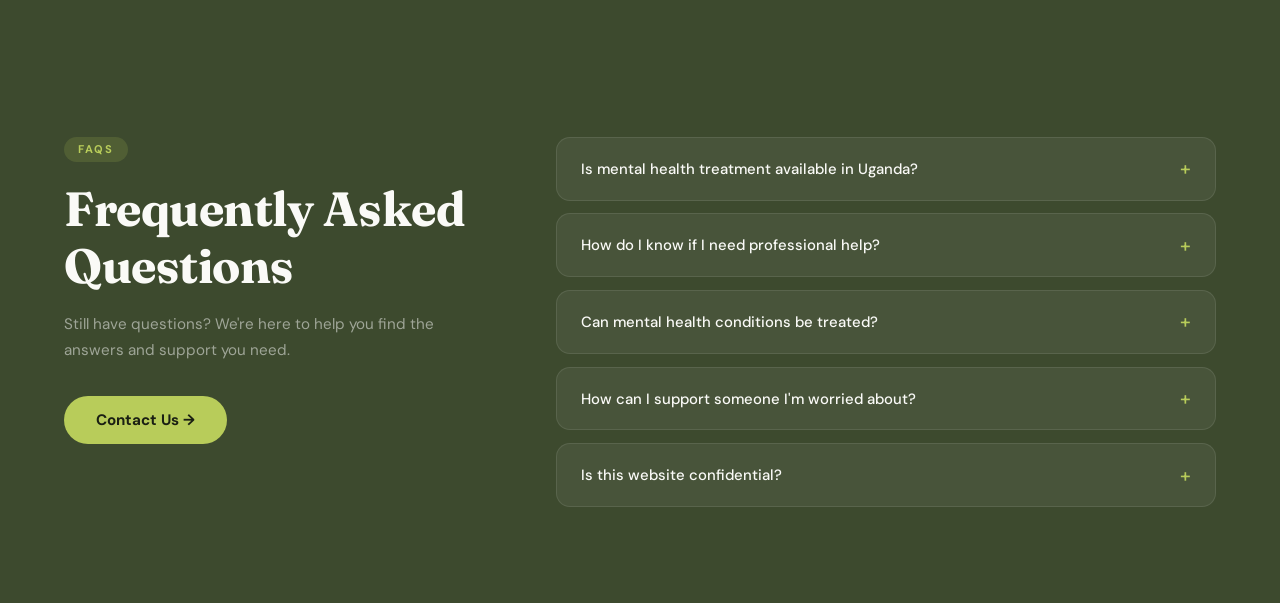
==== commit 7a088433: "i added the faq list class on faq section" ====
--- a/index.html
+++ b/index.html
@@ -94,6 +94,13 @@
         <p>Still have questions? We're here to help you find the answers and support you need.</p>
         <a href="contact.html" class="btn-lime" style="display:inline-flex;">Contact Us →</a>
       </div>
+      <div class="faq-list">
+        <div class="faq-item"><button class="faq-q" onclick="toggleFaq(this)">Is mental health treatment available in Uganda? <span class="arrow">+</span></button><div class="faq-a">Yes. Uganda has mental health services at Butabika National Referral Hospital, regional hospitals, and private clinics. MindCare's Get Help page lists key contacts and resources.</div></div>
+        <div class="faq-item"><button class="faq-q" onclick="toggleFaq(this)">How do I know if I need professional help? <span class="arrow">+</span></button><div class="faq-a">If your feelings are persistent, overwhelming, or affecting your daily life — work, relationships, sleep — it's worth speaking to a professional. Seeking help early leads to better outcomes.</div></div>
+        <div class="faq-item"><button class="faq-q" onclick="toggleFaq(this)">Can mental health conditions be treated? <span class="arrow">+</span></button><div class="faq-a">Absolutely. Most mental health conditions respond well to treatment — including therapy, medication, lifestyle changes, and support networks. Recovery is possible.</div></div>
+        <div class="faq-item"><button class="faq-q" onclick="toggleFaq(this)">How can I support someone I'm worried about? <span class="arrow">+</span></button><div class="faq-a">Listen without judgment, encourage them to seek help, and remind them they are not alone. Avoid minimising their feelings. Visit our Self-Help page for more guidance.</div></div>
+        <div class="faq-item"><button class="faq-q" onclick="toggleFaq(this)">Is this website confidential? <span class="arrow">+</span></button><div class="faq-a">MindCare is an informational website. We do not collect personal data. Any conversations with professionals you find through our resources are subject to their confidentiality policies.</div></div>
+      </div>
       </div>
     </section>
 </body>
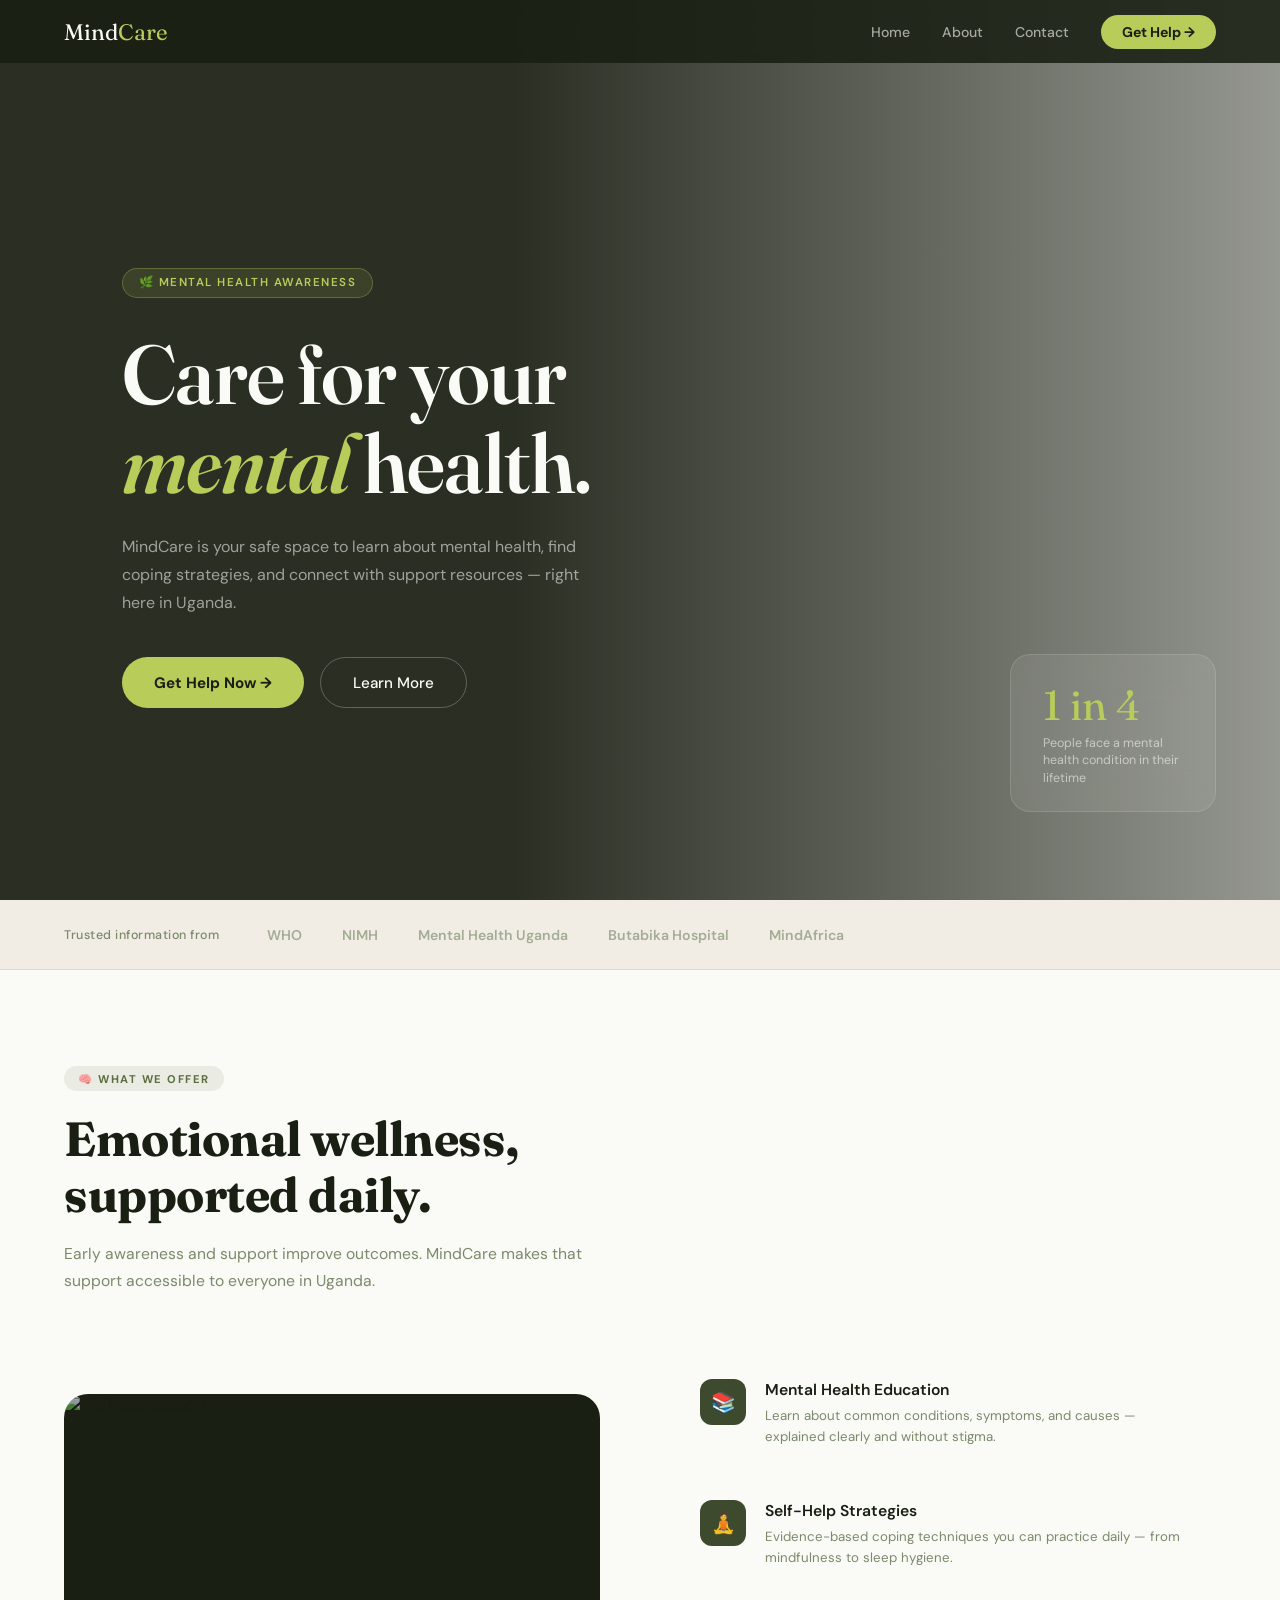
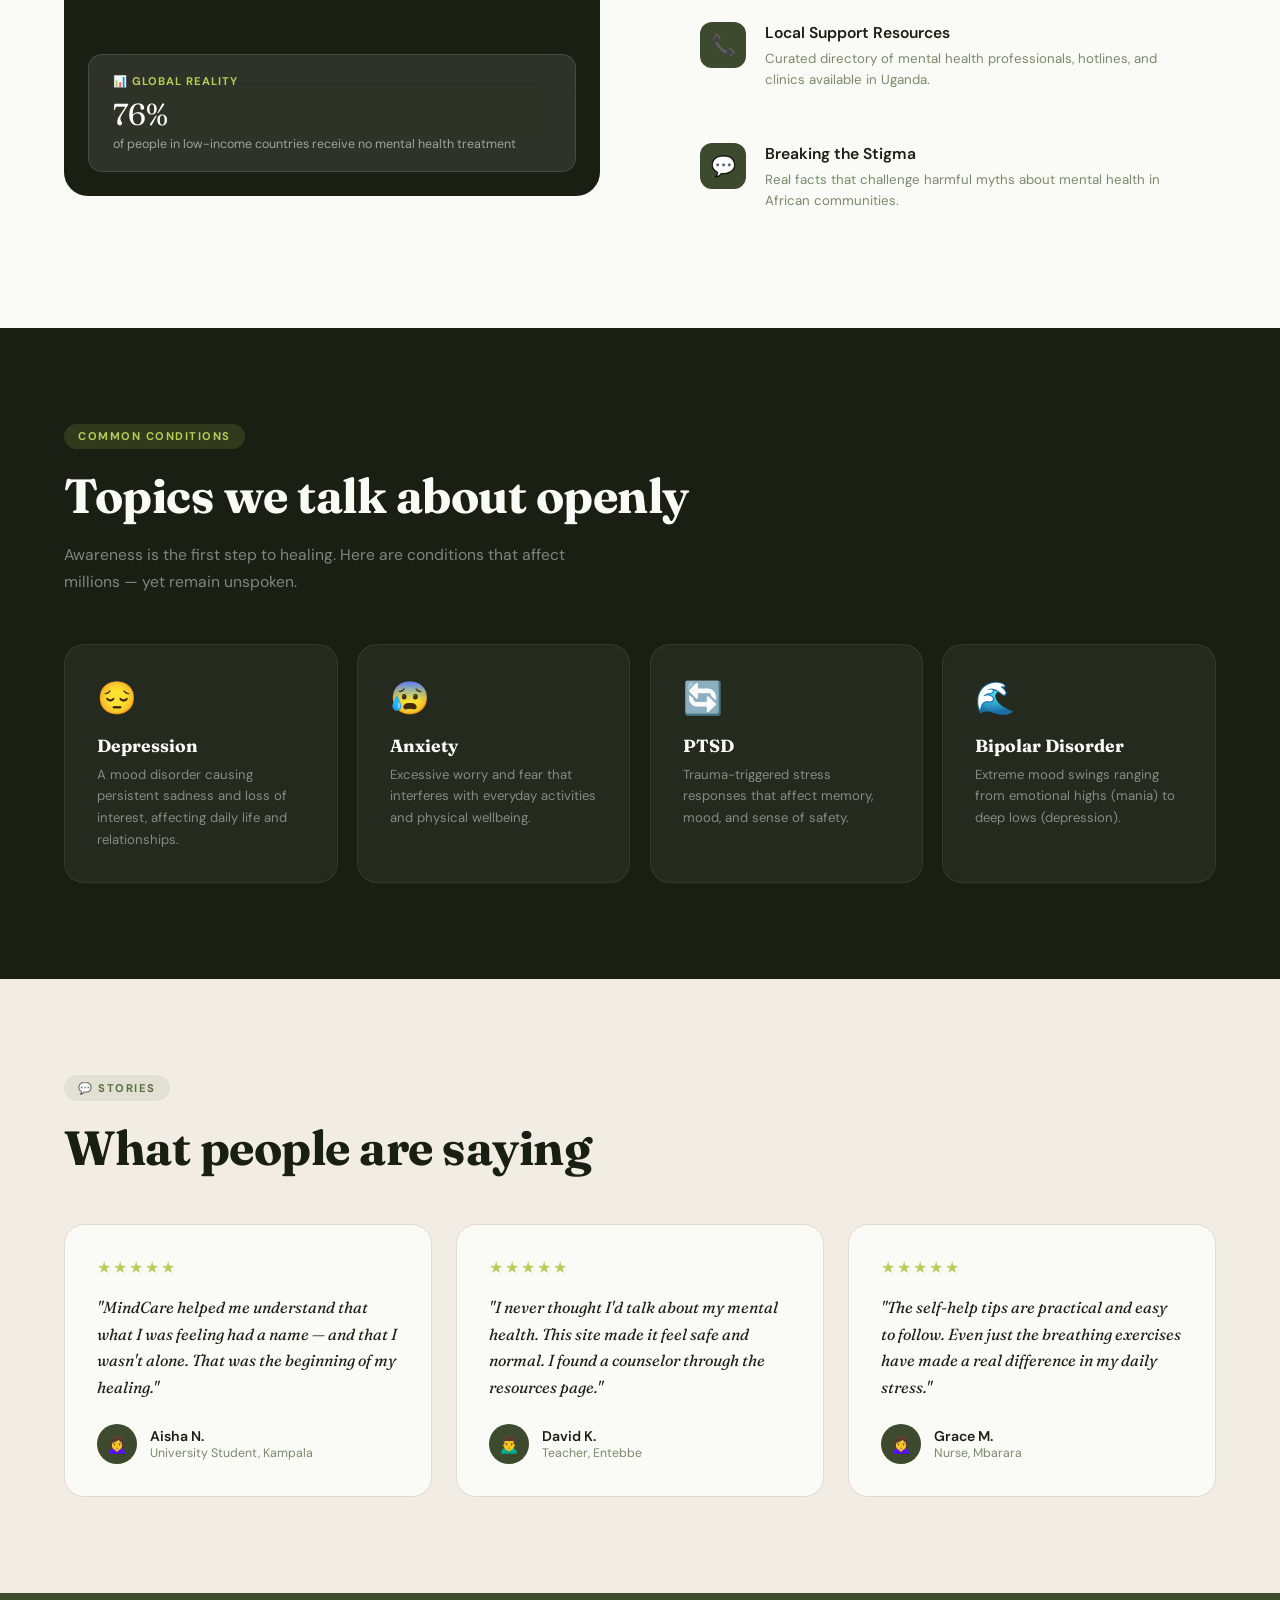
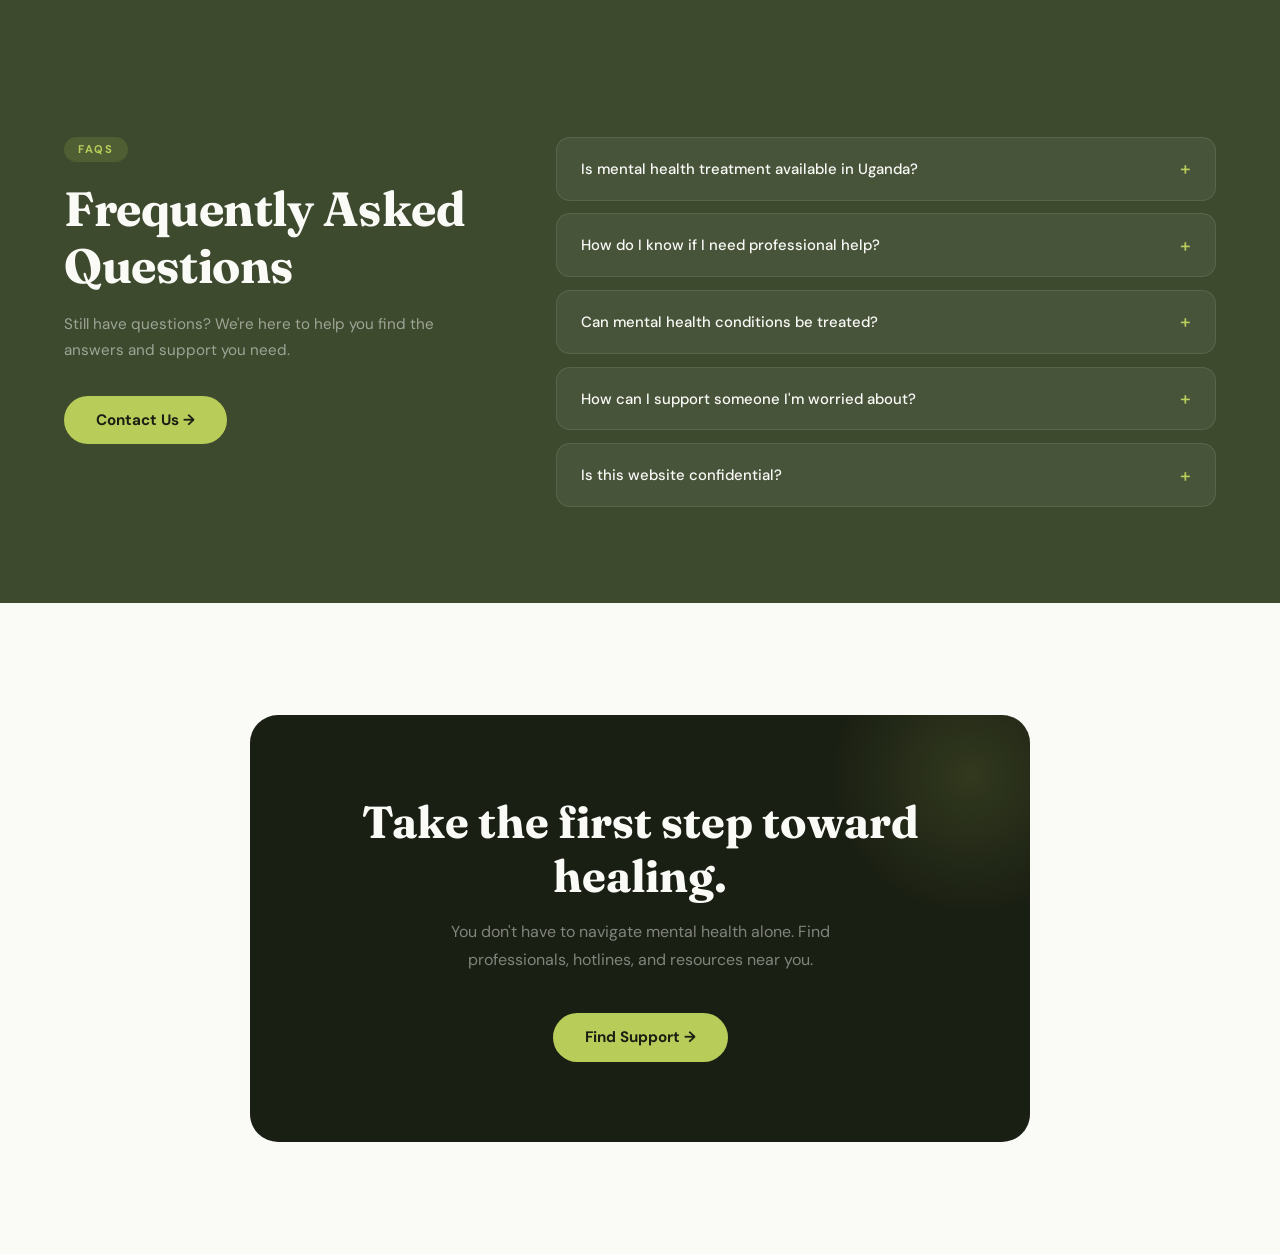
==== commit 835efc76: "i added and created the Cta- section" ====
--- a/index.html
+++ b/index.html
@@ -103,5 +103,13 @@
       </div>
       </div>
     </section>
+
+    <section class="cta-section">
+    <div class="cta-box">
+      <h2>Take the first step toward healing.</h2>
+      <p>You don't have to navigate mental health alone. Find professionals, hotlines, and resources near you.</p>
+      <a href="get-help.html" class="btn-lime" style="position:relative;z-index:1;">Find Support →</a>
+    </div>
+  </section>
 </body>
 </html>
--- a/style.css
+++ b/style.css
@@ -497,7 +497,7 @@
         color: var(--muted); 
     }
 
-
+/* FAQ Section */
     .faq { 
         background: var(--olive); 
     }
@@ -578,4 +578,54 @@
     .faq-item.open .faq-a { 
         max-height: 200px; 
         padding: 0 1.5rem 1.2rem; 
+    }
+
+    /* CTA Section */
+    .cta-section { 
+        background: var(--white); 
+        text-align: center; 
+        padding: 7rem 5%; 
+    }
+
+    .cta-box { 
+        background: var(--dark); 
+        border-radius: 28px; 
+        padding: 5rem 3rem; 
+        max-width: 780px; 
+        margin: 0 auto; 
+        position: relative; 
+        overflow: hidden; 
+    }
+
+    .cta-box::before { 
+        content: ''; 
+        position: absolute; 
+        top: -80px; 
+        right: -80px; 
+        width: 280px; 
+        height: 280px; 
+        border-radius: 50%; 
+        background: radial-gradient(circle, rgba(184,204,90,0.15) 0%, transparent 70%); 
+    }
+
+    .cta-box h2 { 
+        font-family: 'Fraunces', serif; 
+        font-size: clamp(2rem, 4vw, 2.8rem); 
+        color: var(--white); 
+        line-height: 1.2; 
+        margin-bottom: 1rem; 
+        position: relative; 
+        z-index: 1; 
+    }
+
+    .cta-box p { 
+        color: rgba(255,255,255,0.45); 
+        font-size: 1rem; 
+        line-height: 1.7; 
+        margin-bottom: 2.5rem; 
+        max-width: 460px; 
+        margin-left: auto; 
+        margin-right: auto; 
+        position: relative; 
+        z-index: 1; 
     }
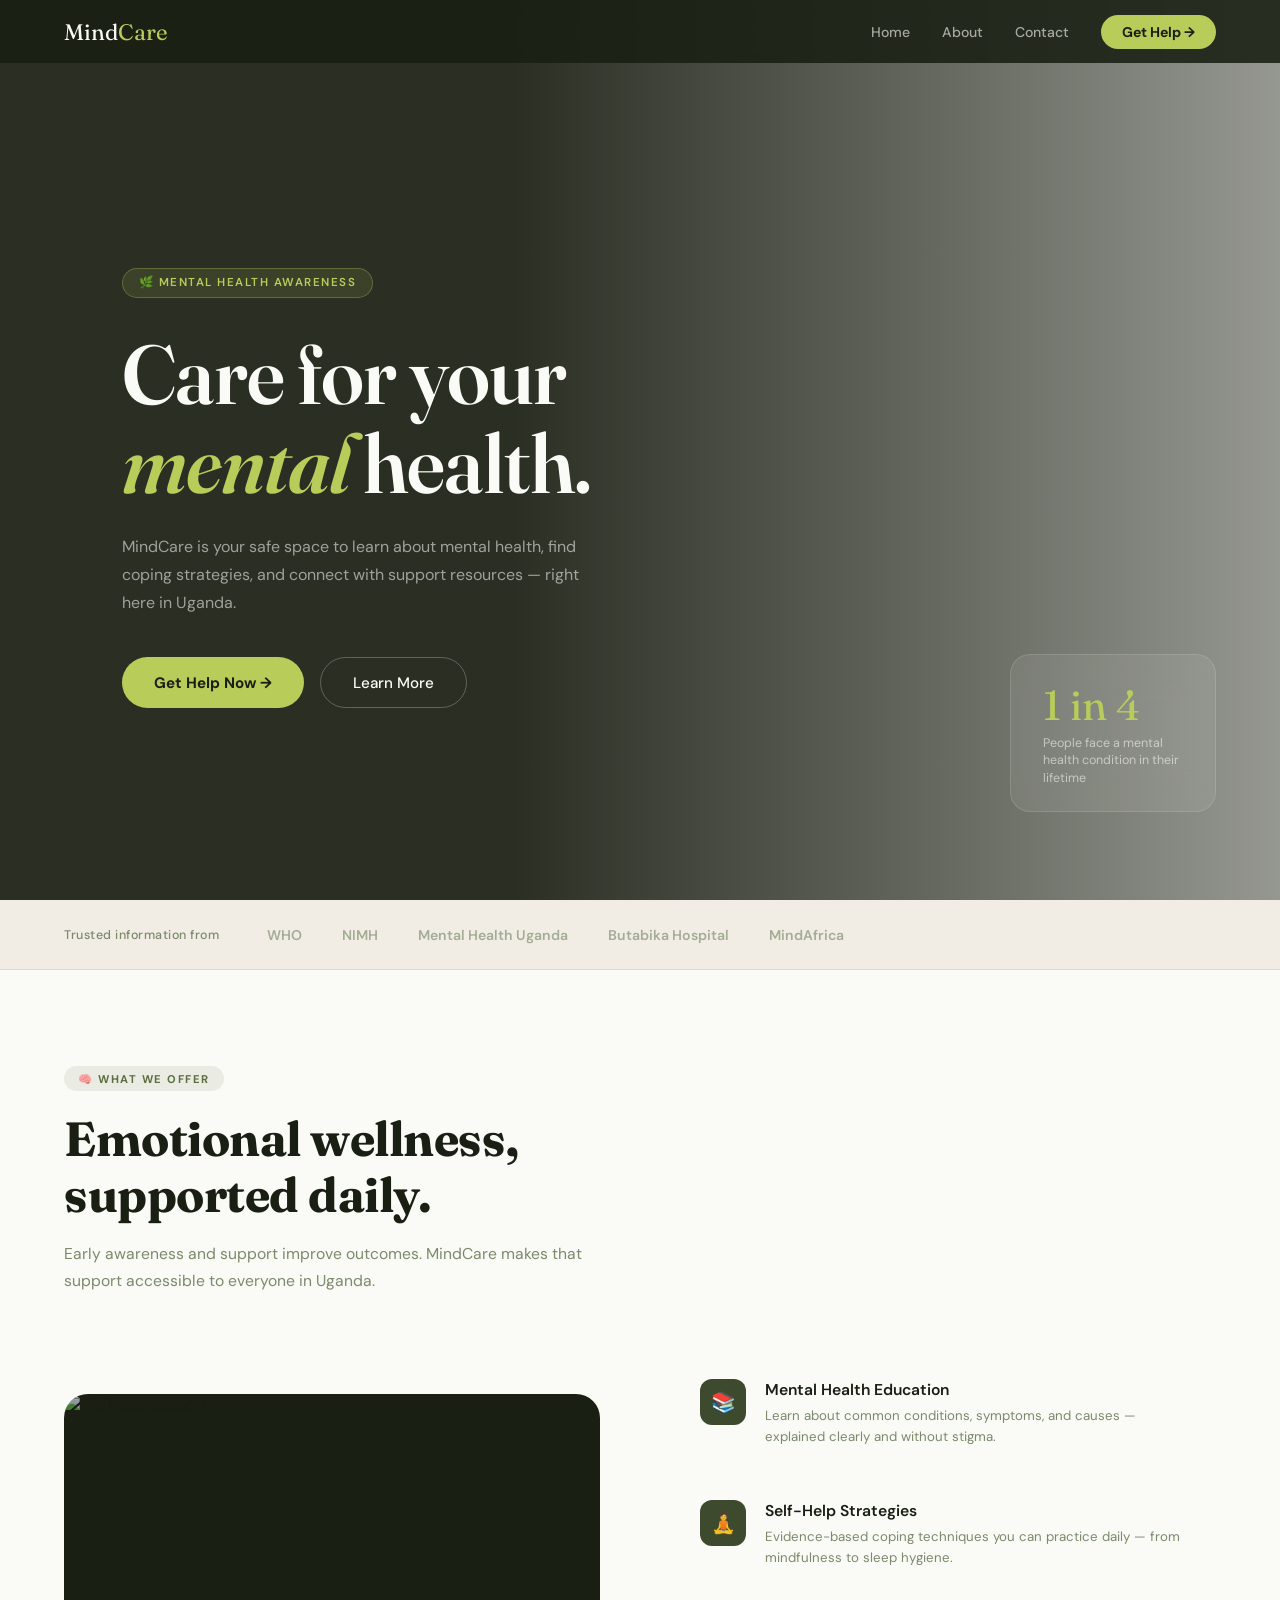
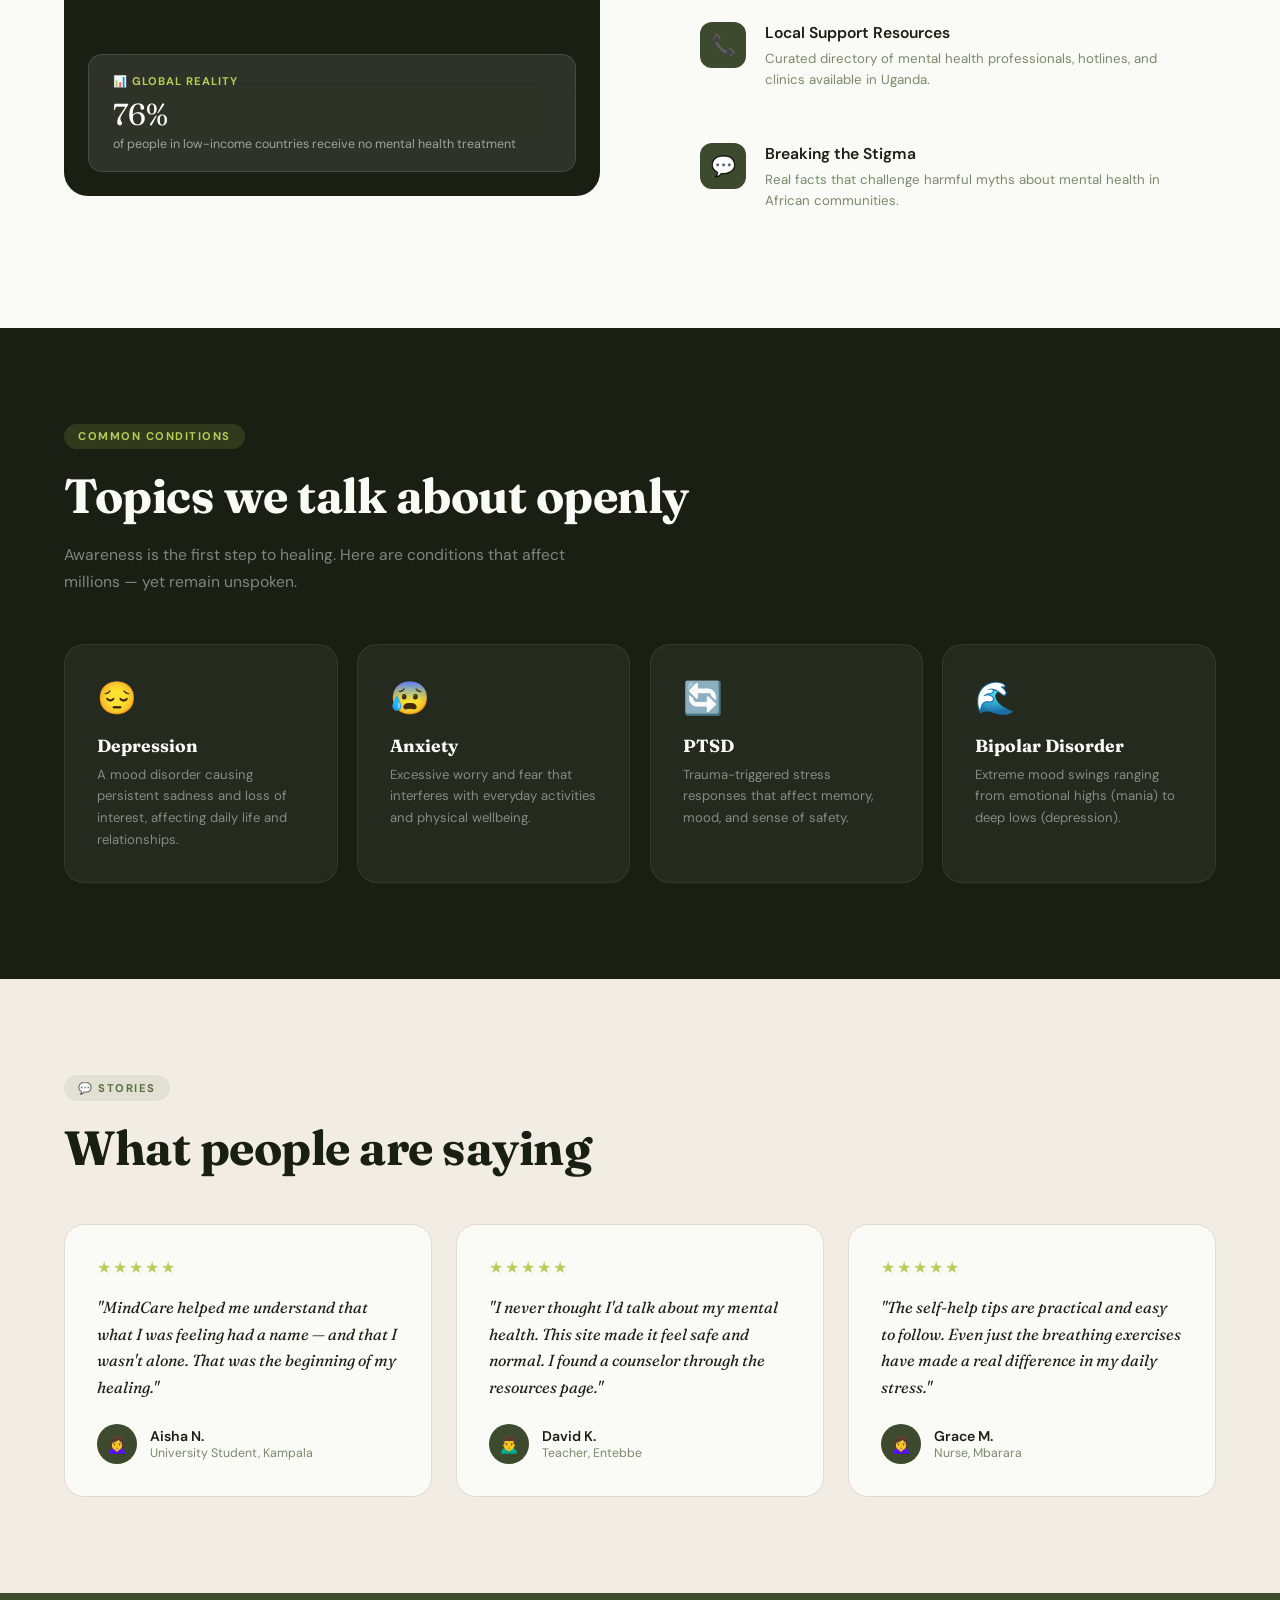
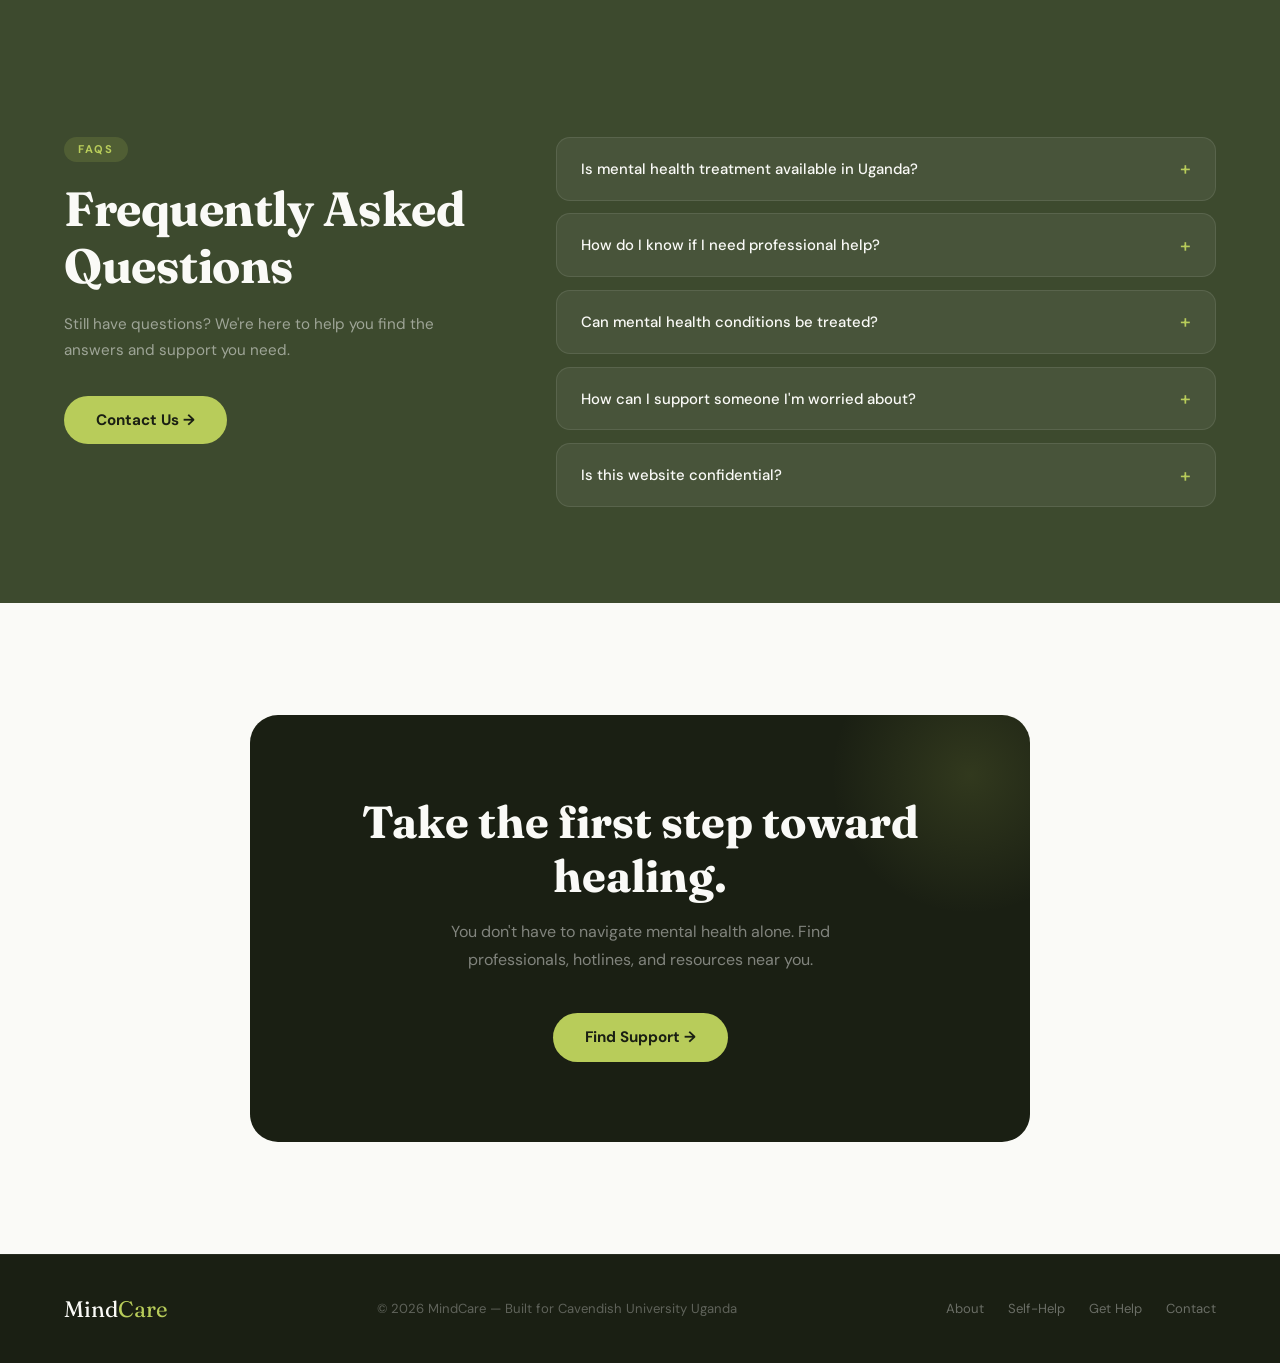
==== commit c61c4719: "i added footer on home page" ====
--- a/index.html
+++ b/index.html
@@ -111,5 +111,16 @@
       <a href="get-help.html" class="btn-lime" style="position:relative;z-index:1;">Find Support →</a>
     </div>
   </section>
+
+  <footer>
+    <a href="index.html" class="logo">Mind<span>Care</span></a>
+    <p>© 2026 MindCare — Built for Cavendish University Uganda</p>
+    <div class="footer-links">
+      <a href="about.html">About</a>
+      <a href="self-help.html">Self-Help</a>
+      <a href="get-help.html">Get Help</a>
+      <a href="contact.html">Contact</a>
+    </div>
+  </footer>
 </body>
 </html>
--- a/style.css
+++ b/style.css
@@ -628,4 +628,37 @@
         margin-right: auto; 
         position: relative; 
         z-index: 1; 
+    }
+
+    /* Footer */
+    footer { 
+        background: var(--dark); 
+        padding: 2.5rem 5%; 
+        display: flex; 
+        justify-content: space-between; 
+        align-items: center; 
+        flex-wrap: wrap; 
+        gap: 1rem;
+        border-top: 1px solid rgba(255,255,255,0.06); 
+    }
+
+    footer p { 
+        color: rgba(255,255,255,0.3); 
+        font-size: 0.82rem; 
+    }
+
+    .footer-links { 
+        display: flex; 
+        gap: 1.5rem; 
+    }
+
+    .footer-links a { 
+        color: rgba(255,255,255,0.35); 
+        text-decoration: none; 
+        font-size: 0.82rem; 
+        transition: color 0.2s; 
+    }
+
+    .footer-links a:hover { 
+        color: var(--lime); 
     }
